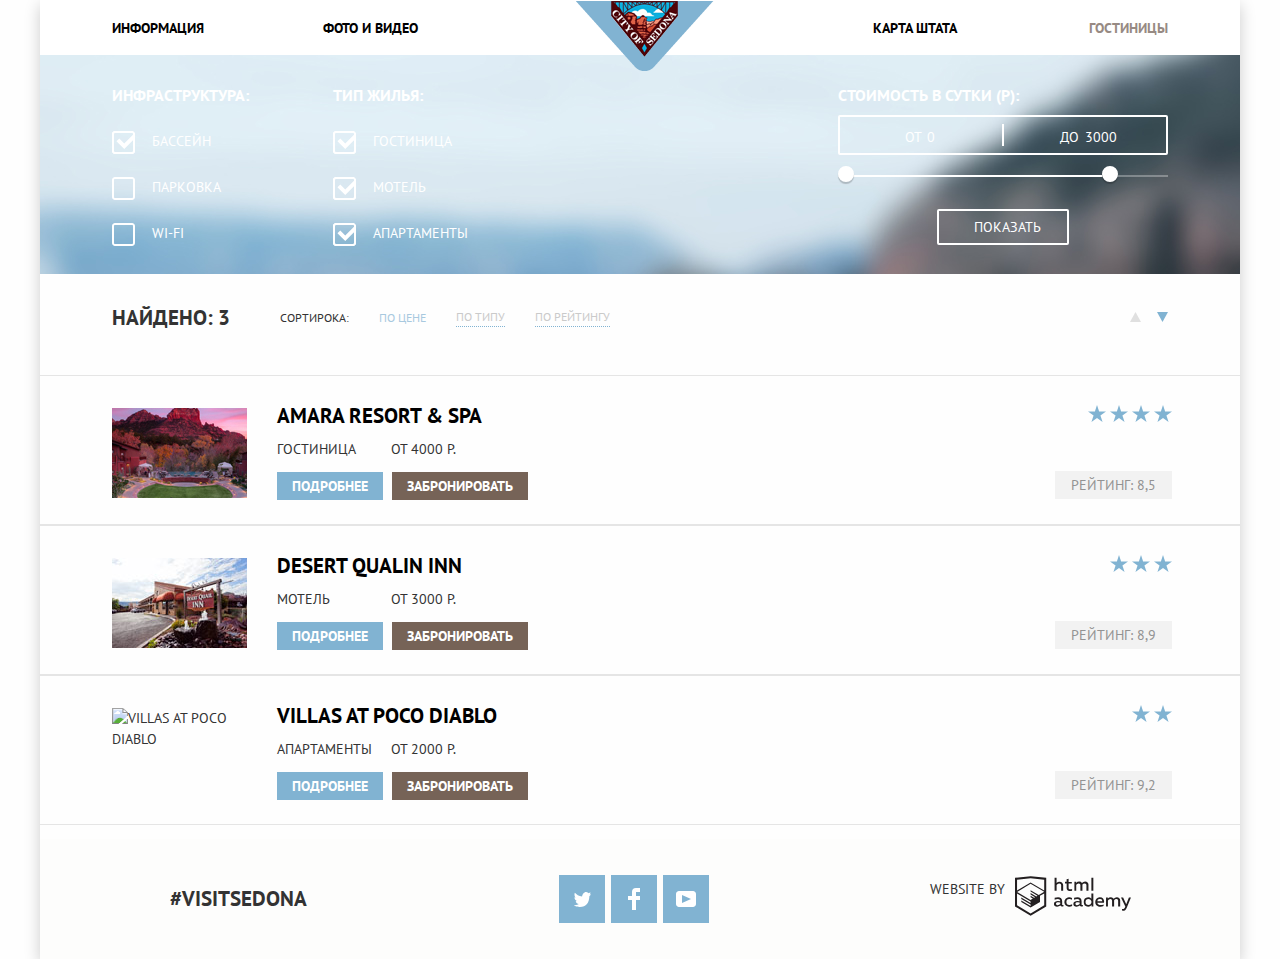
==== hostels.html @ 6af57222 "Оформление мелких деталей" ====
<!DOCTYPE html>
<html lang="ru">
<head>
	<meta charset="UTF-8">
	<title>Гостиницы</title>
	<link href="https://fonts.googleapis.com/css?family=PT+Sans:400,700&amp;subset=cyrillic" rel="stylesheet">
	<link href="css/normalize.css" rel="stylesheet">
	<link rel="stylesheet" href="css/main.css">
</head>
<body class="inner-page">
	<header class="head">
		<nav class="navigation">
			<div class="navigation-wrapper">
				<ul class="left">
					<li><a href="#">ИНФОРМАЦИЯ</a></li>
					<li><a href="#">ФОТО И ВИДЕО</a></li>
				</ul>
				<ul class="right">
					<li><a href="#">КАРТА ШТАТА</a></li>
					<li><a class="current-page" href="#">ГОСТИНИЦЫ</a></li>
				</ul>
			</div>
			<a class="logo-header" href="#">
				<img src="img/logo.png" alt="Логотип Седоны" width="138px" height="70px">
			</a>	
		</nav>
	</header>
	<main> 
		<section class="filter">
			<h2 class="visually-hidden">Фильтр товаров</h2>
			<form class="filter-form" method="get" action="https://echo.htmlacademy.ru">	
				<fieldset>
					<legend>Инфраструктура:</legend>
					<ul>
						<li class="filter-option">
							<input class="visually-hidden filter-input-checkbox" type="checkbox" name="pool" id="pool-filter" checked>
							<label for="pool-filter">Бассейн</label>
						</li>
						<li class="filter-option">
							<input class="visually-hidden filter-input-checkbox" type="checkbox" name="parking" id="parking-filter">
							<label for="parking-filter">Парковка</label>
						</li>
						<li class="filter-option">
							<input class="visually-hidden filter-input-checkbox" type="checkbox" name="WI-FI" id="WI-FI-filter">
							<label for="WI-FI-filter">WI-FI</label>
						</li>	
					</ul>
				</fieldset>
				<fieldset>
					<legend>Тип жилья:</legend>
					<ul>
						<li class="filter-option">
							<input class="visually-hidden filter-input-checkbox" type="checkbox" name="hotel" id="hotel-filter" checked>
							<label for="hotel-filter">Гостиница</label>
						</li>
						<li class="filter-option">
							<input class="visually-hidden filter-input-checkbox" type="checkbox" name="motel" id="motel-filter" checked>
							<label for="motel-filter">Мотель</label>
						</li>
						<li class="filter-option">
							<input class="visually-hidden filter-input-checkbox" type="checkbox" name="apartment" id="Apartment-filter" checked>
							<label for="Apartment-filter">Апартаменты</label>
						</li>	
					</ul>
				</fieldset>
				<div class="filter-range">
      				<div class="filter-range-title">Стоимость в сутки (р):</div>
      				<div class="price-controls">
        				<label class="min-price">от <input type="text" name="min-price" value="0"></label>
        				<label class="max-price">до <input type="text" name="max-price" value="3000"></label>
      				</div>
      				<div class="range-controls">
        				<div class="scale">
          					<div class="bar"></div>
        				</div>
        				<div class="range-toggle range-toggle-min"></div>
        				<div class="range-toggle range-toggle-max"></div>
      				</div>
      				<button class="button btn-transparent" type="submit">Показать</button> 
    			</div>
			</form>
		</section>
		<section class="hostels">
			<div class="filter-title">
				<span class="count-find">Найдено: 3</span>
				<span class="hostels-sort">сортирока: </span>
				<a href="#" class="hostels-by-price filter-active">по цене</a>
				<a href="#" class="hostels-by-type">по типу</a>
				<a href="#" class="hostels-by-rating">по рейтингу</a>
				<div class="sort-icons">
					<a href="#" class="sort-ascending"><span class="visually-hidden">по возрастанию</span><svg xmlns="http://www.w3.org/2000/svg" width="11" height="10" viewBox="0 0 11 10"><path fill="#E0E0E0" d="M5.5 0L0 10h11z"/></svg></a>
					<a href="#" class="sort-by-decreasing active"><span class="visually-hidden">по убыванию</span><svg xmlns="http://www.w3.org/2000/svg" width="11" height="10" viewBox="0 0 11 10"><path fill="#E0E0E0" d="M5.5 10L0 0h11"/></svg></a>
				</div>
			</div>
			<ul class="hostels-list">
				<li class="hostels-item">
					<img src="img/hotel_1.jpg" alt="amara resort" width="135px" height="90px">
					<div class="item-container">
						<h3><a class="hotel-name" href="#">amara resort & spa</a></h3>
						<div class="hotel-type-container">
							<span>гостиница	</span>
							<span>от 4000 р.</span>
						</div>
						<div class="button-container">
							<a href="#" class="inner-button info-btn submit-btn">подробнее</a>
							<a href="#" class="inner-button booking-btn find-hotels-btn">забронировать</a>
						</div>
					</div>
					<div class="rating-container">
						<p class="stars">
							<img src="img/star.svg" alt="star" width="18px" height="17px">
							<img src="img/star.svg" alt="star" width="18px" height="17px">
							<img src="img/star.svg" alt="star" width="18px" height="17px">
							<img src="img/star.svg" alt="star" width="18px" height="17px">
						</p>
						<span> Рейтинг: 8,5</span>
					</div>
				</li>
				<li class="hostels-item">
					<img src="img/hotel_2.jpg" alt="desert qualin" width="135px" height="90px">
					<div class="item-container">
						<h3><a class="hotel-name" href="#">desert qualin inn</a></h3>
						<div class="hotel-type-container">
							<span>мотель	</span>
							<span>от 3000 р.</span>
						</div>
						<div class="button-container">
							<a href="#" class="inner-button info-btn submit-btn">подробнее</a>
							<a href="#" class="inner-button booking-btn find-hotels-btn">забронировать</a>
						</div>
					</div>
					<div class="rating-container">
						<p class="stars">
							<img src="img/star.svg" alt="star" width="18px" height="17px">
							<img src="img/star.svg" alt="star" width="18px" height="17px">
							<img src="img/star.svg" alt="star" width="18px" height="17px">
						</p>
						<span> Рейтинг: 8,9</span>
					</div>
				</li>
				<li class="hostels-item">
					<img src="img/hotel_3.jpg" alt="villas at poco diablo" width="135px" height="90px">
					<div class="item-container">
						<h3><a class="hotel-name" href="#">villas at poco diablo</a></h3>
						<div class="hotel-type-container">
							<span>Апартаменты	</span>
							<span>от 2000 р.</span>
						</div>
						<div class="button-container">
							<a href="#" class="inner-button info-btn submit-btn">подробнее</a>
							<a href="#" class="inner-button booking-btn find-hotels-btn">забронировать</a>
						</div>
					</div>
					<div class="rating-container">
						<p class="stars">
							<img src="img/star.svg" alt="star" width="18px" height="17px">
							<img src="img/star.svg" alt="star" width="18px" height="17px">
						</p>
						<span> Рейтинг: 9,2</span>
					</div>
				</li>
			</ul>
		</section>
	</main>
	<footer class="main-footer">
		<div class="visitsedona">
			<p>#VISITSEDONA</p>
		</div>
		<div class="social">
			<ul>
				<li><a class="social-btn" href="#"> <img src="img/twitter.svg" alt="twitter"> </a></li>
				<li><a class="social-btn" href="#"><img src="img/fb-icon.svg" alt="facebook"></a></li>
				<li><a class="social-btn" href="#"><img src="img/youtube.svg" alt="youtube"></a></li>
			</ul>
		</div>
		<div class="authors">
			<b>website by</b><a class="htmlacademy-logo" href="#"><img src="img/logo-htmlacademy.svg" alt="HTML ACADEMY" width="116px" height="40px"></a>
		</div>
	</footer>	
</body>
</html>
---- css/main.css ----
body {
	margin: 0 auto ;
    padding: 0;
    font-family: "PT Sans", Arial, sans-serif;
    font-size: 14px;
    line-height: 21px;
    text-transform: uppercase; 
    color: #333;
    background-color: #f2f2f2;
    box-shadow: 0 5px 15px rgba(0,1,1,0.2);
    max-width: 1200px;   
}

html {
	box-sizing: border-box; 
}

*, 
*::before,
 *::after { 
 	box-sizing: inherit; 
 }

.inner-page {
	
	background-color: #fefefe;
	background-image: url("../img/hotel_background.jpg");
	background-repeat: no-repeat;
	background-position: top center;

 }

a {
	text-decoration: none;
}

.navigation {
	line-height: 26px;
	font-weight: 700;
	color: #000;
	background-color: #ffffff;
}

.left,
.right {
	list-style: none;
}

.left a,
.right a {
	color: #000;
}

.left a:hover,
.left a:focus,
.right a:hover,
.right a:focus {
	color: #81b3d2;
}

.left a:active,
.right a:active {
	color: #cacaca;
}

.main {
	text-align: center;
	background-color: #fff;
}

.intro {
	line-height: 26px;
}

.intro h1{
	font-size: 21px;
}

.city,
.bridge {
	color: #fff;
	background-color: #81b3d2;
}

.city h3,
.bridge h3,
.last-reasons h3,
.advantages h3 {
	font-size: 21px;
	line-height: 21px;
	font-weight: 700;
}
.main b {
	font-weight: 400;
}

.last-reasons {
	background-color: #eeeeee; 
}

.text-field .question  {
	font-size: 30px;
	line-height: 36px;
	font-weight: 700;
	margin-top: 56px;
}
.text-form {
	line-height: 24px;
	margin-bottom: 53px;
}

.button {
	font-size: 24px;
    line-height: 26px;
    font-weight: 700;
    text-align: center;
    text-transform: uppercase;
    border: none;
    color: #fff;

}

.find-hotels label{
	color: #000;
	font-weight: 700;
	line-height: 26px;
}

.find-hotels-btn {
	background-color: #766357;
	width: 567px;
	height: 85px;
	padding: 0;
}

.find-hotels-btn:hover {
	background-color: #604e43;
}

.find-hotels-btn:active {
	color: #827872;
	background-color: #503e33;
}

.submit-btn {
	background-color: #81b3d2;
}

.submit-btn:hover {
	background-color: #669ec0;
}

.submit-btn:active {
	color: #68a0c3;
	background-color: #5496bd;
}

.find-hotels input {
	font: inherit;
	border: none;
	background-color: #f2f2f2;
	line-height: 26px;
	font-weight: 700;
}

.find-hotels input:hover {
	background-color: #ebebeb;
}

.find-hotels input:focus {
	background-color: #ffffff;
	border: solid 3px #eee;
}



/* ----- Hotels -----*/

.inner-page .current-page {
	color: #978a83;
}

.filter {
	color:#fff;
}

.filter legend {
	font-size: 16px;
	font-weight: 700;
}

.filter fieldset {
	border: none;
}

.filter ul {
	list-style: none;
}

.filter input:disabled + label {
	color: #6a6a6a;
}

.hostels {
	background: #fefefe
}

.filter-price {
	font-size: 16px;
	font-weight: 700;
}

.count-find {
	font-weight: 700;
	font-size: 21px;
	line-height: 26px;
}

.btn-transparent {
	font-size: 14px;
	line-height: 21px;
	font-weight: 400;
	border: 3px solid #fff;
	border-radius: 5%;
	background-color: transparent;
	width: 132px;
	min-height: 32px;
}

.btn-transparent:hover {
	background-color: #fff;
	color: #000;
}

.hostels-sort,
.hostels-by-price,
.hostels-by-type,
.hostels-by-rating,
.sort-ascending,
.sort-by-decreasing {
	font-size: 12px;
	line-height: 18px;
}
 
.hostels-by-price,
.hostels-by-type,
.hostels-by-rating {
	color: #cacaca;
	border-bottom: dotted 1px #81b3d2;
}

.hostels-by-price:hover,
.hostels-by-type:hover,
.hostels-by-rating:hover {
	color: #a8c9df;
	border-bottom: dotted 1px #81b3d2;
}

.hostels-by-price:active,
.hostels-by-type:active,
.hostels-by-rating:active {
	border: none;
	color: #000;
}

.filter-active {
	color: #a8c9df;
	border: none;
}

.hostels ul {
	list-style: none;
}

.hotel-name {
	font-weight: 700;
	font-size: 21px;
	line-height: 26px;
	color: #000;
}

.hotel-name:hover {
	color: #81b3d2;
}

.hotel-name:active {
	color: #cacaca;
}

.inner-button {
	font-weight: 700;
	color: #fff;
	padding: 5px 15px;
	margin-right: 5px;
}


.main-footer {
	background-color: rgba(252,252,251,0.7);
}

.main-footer p {
	font-weight: 700;
	font-size: 21px;
	line-height: 26px;
}

.main-footer b {
	font-weight: 400;
	line-height: 26px;
}

.main-footer a:hover {
	color: #cacaca;
}

.social ul{
	list-style: none;
}


.social a:hover {
	background-color: #669ec0;
}

.social a:active {
	background-color: #5496bd;
}

.htmlacademy-logo:hover img{
	color: #fff;
}


.visualy-hidden {
	display: none;
}

/* ----- Стили сеток ----- */

html,
body {
	min-width: 768px;
}


.head {
	min-height: 55px;
}

.navigation {
	height: 55px;
	display: flex;
	align-items: center;
}

.navigation-wrapper {
	width: 100%;
	display: flex;
	align-items: center;
	padding: 0 6%;
	justify-content: space-between;
}

.left,
.right {
	padding: 0;
	margin: 0;
	min-height: 55px;
	display: flex;
	width: 40%;
	align-items: center;
	text-align: left;
}
/* ---- изменения -----*/
.left li,
.right li {
	width: 50%;
}

.city-container p,
.bridge-container p {
	margin-bottom: 0;
}
/*----- конец -----*/
.right {
	text-align: right;
}

.logo-header {
	position: absolute;
	left: 45%;
	top: 1px;
}

.intro {
	min-height: 725px;
	display: flex;
	flex-direction: column;
	align-items: center;
}

.intro::before {
	content: "";
	width: 100%;
	height: 510px;
	background: url("../img/background-intro.jpg") no-repeat center center;
	
}

.intro h1 {
	margin-top: 0;
	margin-bottom: 35px;
}

.city-container {
	display: flex;
	width: 100%;
}

.city {
	flex-basis: 33%;
	padding: 35px 55px 55px;
}

.city-container::after {
	content: "";
	width: 100%;
	flex-basis: 67%;
	background-image: url("../img/city.jpg");
	background-repeat: no-repeat;
	background-position: center center;
}

.advantages {
	display: flex;
	justify-content: space-between;
}
.advantages div {
	flex-basis: 33%;
	padding-top: 135px;
	padding-bottom: 85px;
}

.advantages div:nth-of-type(1)::before {
	background-image: url("../img/icon-1.svg");
}

.advantages div:nth-of-type(2)::before {
	background-image: url("../img/icon-2.svg");
}

.advantages div:nth-of-type(3)::before {
	background-image: url("../img/icon-3.svg");
}

.advantages div::before {
	content: '';
	position: absolute;
	width: 76px;
	height: 76px;
	margin-left: -38px;
	bottom: -290px;
	background-repeat: no-repeat;
	background-position: center center;
}

.advantages h3 {
	margin-top: 25px;
}

.advantages p {
	margin-top: 25px; 
}

.bridge-container {
	display: flex;
}

.bridge {
	flex-basis: 33%;
	padding: 35px 55px 55px;
}

.bridge-container::before {
	content: "";
	width: 100%;
	flex-basis: 67%;
	background-image: url("../img/bridge.jpg");
	background-repeat: no-repeat;
	background-position: center center;
}

.last-reasons {
	display: flex;
	justify-content: space-between;
}

.last-reasons div {
	padding: 48px 95px 63px 95px;
}

.last-reasons h3 {
	margin-top: 0;
	margin-bottom: 26px;
}

.last-reasons b {
	margin-bottom: 26px;
}

.last-reasons p {
	margin-bottom: 0;
}

.text-field {
	display: flex;
	flex-direction: column;
	align-items: center;
}

.text-form {
	margin-top: 35px;
	width: 440px;

}

.hotel-form {
	width: 568px;
}

.visually-hidden:not(:focus):not(:active),
input[type="checkbox"].visually-hidden,
input[type="radio"].visually-hidden {
  position: absolute;

  width: 1px;
  height: 1px;
  margin: -1px;
  border: 0;
  padding: 0;

  white-space: nowrap;

  clip-path: inset(100%);
  clip: rect(0 0 0 0);
  overflow: hidden;
}


.main-footer {
	display: flex;
	align-items: center;
	min-height: 120px;
}


.main-footer div {
	flex-basis: 33%;
	text-align: center;
	vertical-align: middle;
	justify-content: center;
}

.social ul {
	display: flex;
	justify-content: center;
	width: 150px;
	margin: 0 auto;
	padding-left: 0;
	flex-wrap: wrap;
  	justify-content: space-between;
}

.social-btn {
	display: flex;
	align-items: center;
	justify-content: center;
	width: 46px;
	height: 48px;
	background-color: #81b3d2;
}

.authors  b{
	vertical-align: top;
	margin-right: 10px;
}

.social-btn:active path {
	fill: #88b6d1;
}

.authors a:hover path,
.authors a:focus path {
	fill: #81b3d2;
}

.authors a:active path {
	fill: #bdbbbc;
}


/* ----- Сетка отелей ----- */

.filter {
	padding: 0 6%;
	display: flex;
	width: 100%;

} 

.filter-form {
	display: flex;
	margin-top: 30px;
	width: 100%;
}

.filter-form fieldset {
	margin: 0;
	padding: 0;
	margin-right: 8%;
}


.filter-form ul {
	margin: 0;
	padding: 0;
	margin-bottom: 30px;
}

.filter-option {
	margin-top: 25px;
	padding-left: 40px;
}

.filter-option label {
    position: relative;

    display: block;

    cursor: pointer;
    user-select: none;
}

.filter-input-checkbox + label::before {
    content: "";
    position: absolute;
    background: url("../img/checkbox-off.svg");
    left: -40px;
    top: 0;
    width: 23px;
    height: 23px; 
}

.filter-input-checkbox:checked + label::after {
    content: "";
	background: url("../img/checkbox-on.svg");
    position: absolute;
    width: 23px;
    height: 23px;
    left: -40px;
    top: 0;
}


.filter-range {
 	width: 330px;
  	color: #ffffff;
 	text-transform: uppercase;
 	margin: 0 auto;
 	margin-right: 0;
}

.filter-range-title {
 	margin-bottom: 9px;

 	font-weight: 600;
 	font-size: 16px;
 	line-height: 21px;
}

.price-controls {
	position: relative;
 	height: 40px;
 	margin-bottom: 20px;
 	font-size: 0;
 	border: 2px solid #ffffff;
 	border-radius: 2px;

}

.price-controls::after {
  content: "";
  position: absolute;
  top: 50%;
  left: 50%;

  width: 2px;
  height: 22px;

  background: #ffffff;
  transform: translate(-50%, -50%);
}

.price-controls label {
 	display: inline-block;

 	font-size: 14px;
 	line-height: 38px;
 	vertical-align: top;

	cursor: pointer;
}

.price-controls .min-price,
.price-controls .max-price {
 	width: 155px;
 	padding-left: 65px;
}

.price-controls input {
 	width: 50px;
 	margin: 0;

 	color: inherit;
	font: inherit;

    background: none;
    border: none;
}

.range-controls {
  position: relative;

  margin-bottom: 32px;
}

.range-controls .scale {
  height: 2px;

  background: rgba(255, 255, 255, 0.3);
}

.range-controls .bar {
  width: 80%;
  height: 2px;

  background: #ffffff;
}

.range-toggle {
  position: absolute;
  top: -9px;

  width: 4px;
  height: 4px;

  background: #ababab;
  border: 8px solid #ffffff;
  border-radius: 50%;
  box-shadow: 0 2px 1px 0 rgba(0, 1, 1, 0.2);
  cursor: pointer;
}

.range-toggle:hover {
  background: #1c4f80;
}

.range-toggle-min {
  left: 0;
}

.range-toggle-max {
  left: 80%;
}

.btn-transparent {
  display: block;
  margin: 0 auto;
  padding: 6px 35px;

  font-size: 14px;
  line-height: 20px;
  color: #ffffff;
  text-transform: uppercase;

  background: transparent;
  border: 2px solid #ffffff;
  border-radius: 2px;
  cursor: pointer;
}

.btn-transparent:hover {
  color: #000000;

  background: #ffffff;
}


















.hostels {
	display: flex;
	flex-direction: column;
}

.filter-title {
	display: flex;
	padding: 0 6%;
	align-items: center;
	height: 87px;
}

.filter-title a {	
	margin-left: 30px;
}

.count-find {
	margin-right: 50px;
}

.sort-icons {
	margin: 0 auto;
	margin-right: 0;
}

.sort-icons a {
	margin-left: 12px;
}

.sort-by-decreasing:hover path,
.sort-by-decreasing:focus path,
.sort-ascending:hover path,
.sort-ascending:focus path {
	fill: #231F20;
}

.active path,
.sort-by-decreasing:active path,
.sort-ascending:active path {
	fill: #81b3d2;
}

.hostels-list {
	padding-left: 0; 
}

.hostels-list img {
	margin-right: 30px;
}

.hostels-item {
	display: flex;
	height: 150px;
	padding-top: 32px;
	padding-left: 6%; 
	padding-bottom: 30px;
	border-bottom: 1px solid #e5e5e5;
	border-top: 1px solid #e5e5e5;
	border-collapse: collapse;
}

.item-container {
	min-width: 260px;
	min-height: 95px;
	flex-direction: row;
}

.item-container h3 {
	margin: 0;
	margin-bottom: 10px;
	margin-top: -5px;
}

.hotel-type-container {
	display: flex;
	margin-bottom: 16px;
}


.hotel-type-container span:first-child {
	min-width: 114px;
}

.rating-container {
	margin: 0 auto;
	margin-right: 6%;
}

.rating-container p {
	margin-bottom: 47px;
	margin-top: -3px;
	text-align: right;
}

.stars img {
	margin-left: 0;
	margin-right: 0; 
}

.rating-container span {
	padding: 5px 16px;
	color: #939393;
	background-color: #f2f2f2;
}
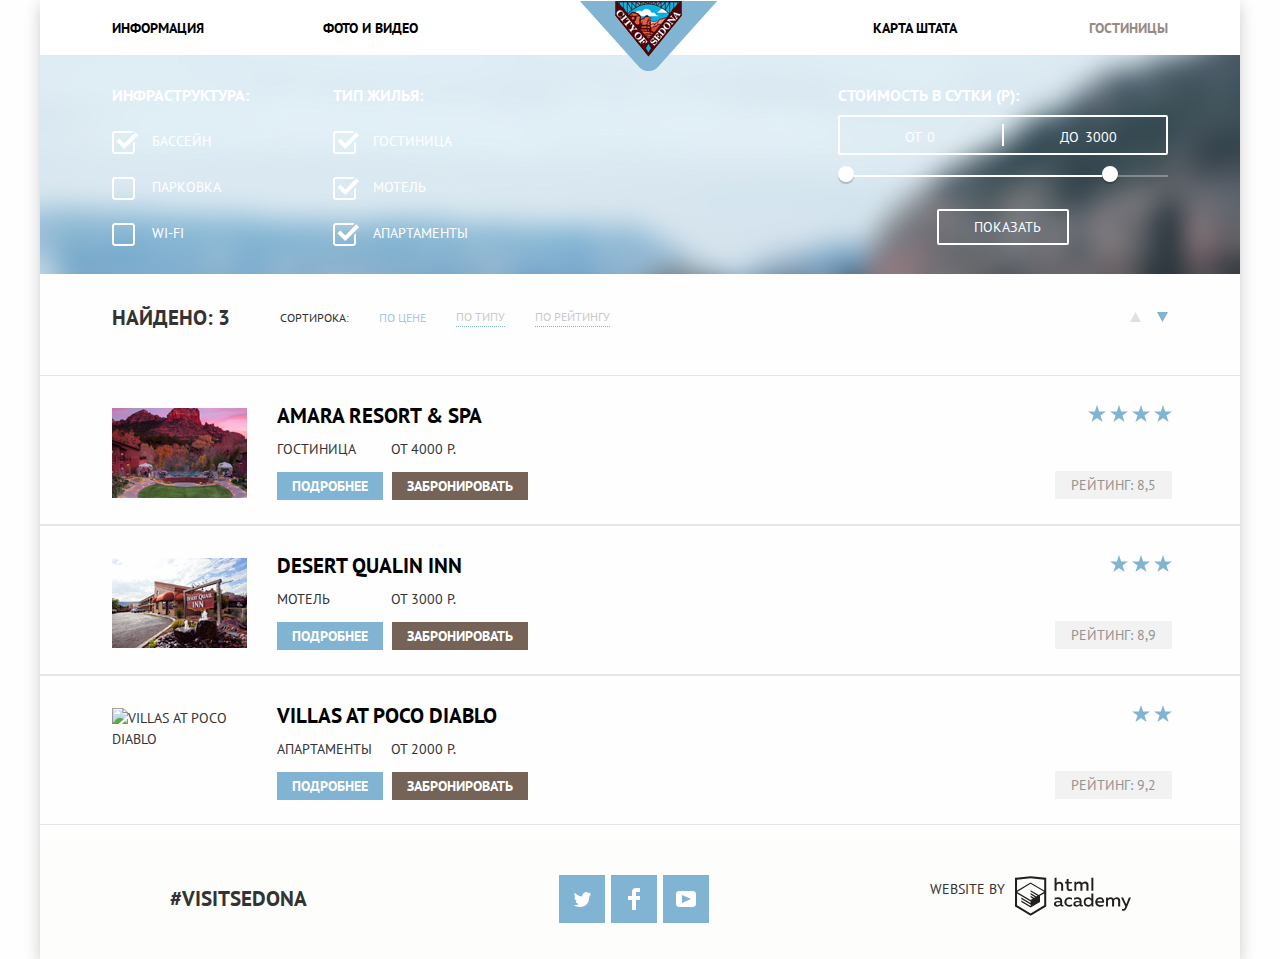
==== commit db91a7f3: "Добавление форм" ====
--- a/hostels.html
+++ b/hostels.html
@@ -168,13 +168,16 @@
 		</div>
 		<div class="social">
 			<ul>
-				<li><a class="social-btn" href="#"> <img src="img/twitter.svg" alt="twitter"> </a></li>
-				<li><a class="social-btn" href="#"><img src="img/fb-icon.svg" alt="facebook"></a></li>
-				<li><a class="social-btn" href="#"><img src="img/youtube.svg" alt="youtube"></a></li>
+				<li><a class="social-btn" href="#"> <svg xmlns="http://www.w3.org/2000/svg" xmlns:xlink="http://www.w3.org/1999/xlink" width="17" height="15" viewBox="0 0 17 15"><path fill="#FFF" d="M10.95.144c1.685-.496 2.984.27 3.577 1.179.673-.231 1.331-.481 2.011-.708a2.345 2.345 0 0 1-.857 1.768c.685.17 1.304-.491 1.304-.491-.169 1-1.006 1.788-1.563 2.024-.231 6.75-3.175 11.217-10.077 11.082h-.446c-.41 0-4.164-.46-4.898-1.887 2.271.196 3.893-.422 4.693-1.177-.96-.3-2.679-.477-2.979-2.95.349.106.564.228 1.19.119C1.705 8.247.374 7.53.448 5.33c.285.328 1.067.536 1.34.472C1.085 5.561-.182 2.442.894.85c1.818 1.854 3.735 3.606 7.152 3.773C8.254 2.33 9.183.793 10.95.144z"/></svg>
+				 </a></li>
+				<li><a class="social-btn" href="#"><svg xmlns="http://www.w3.org/2000/svg" width="12" height="22" viewBox="0 0 12 22"><path fill="#FFF" d="M12 4V0H8a4 4 0 0 0-4 4v4H0v4h4v10h4V12h4V8H8V4h4z"/></svg></a></li>
+				<li><a class="social-btn" href="#"><svg xmlns="http://www.w3.org/2000/svg" xmlns:xlink="http://www.w3.org/1999/xlink" width="20" height="16" viewBox="0 0 20 16"><path fill="#FFF" d="M17 0H3C1.35 0 0 1.35 0 3v10c0 1.65 1.35 3 3 3h14c1.65 0 3-1.35 3-3V3c0-1.65-1.35-3-3-3zM6.027 11.998V4.002L15.014 8l-8.987 3.998z"/></svg>
+				</a></li>
 			</ul>
 		</div>
 		<div class="authors">
-			<b>website by</b><a class="htmlacademy-logo" href="#"><img src="img/logo-htmlacademy.svg" alt="HTML ACADEMY" width="116px" height="40px"></a>
+			<b>website by</b><a class="htmlacademy-logo" href="#"><svg id="Layer_1" data-name="Layer 1" xmlns="http://www.w3.org/2000/svg" viewBox="0 0 108.08 36.85" width="116" height="40"><title>logo-htmlacademy-small1</title><path d="M44.61,26.88a2,2,0,0,0,.55-0.1v1.33a3.25,3.25,0,0,1-1.18.21,1.67,1.67,0,0,1-1.67-1,4.84,4.84,0,0,1-3.14,1.08c-1.51,0-2.91-.83-2.91-2.55,0-2.13,2-2.79,3.71-2.79a11.08,11.08,0,0,1,2.17.25v-0.3c0-1-.76-1.77-2.19-1.77a7.42,7.42,0,0,0-3,.64v-1.7a10.21,10.21,0,0,1,3.19-.55c2.36,0,3.81,1.12,3.81,3.65v3a0.54,0.54,0,0,0,.49.59h0.17Zm-6.44-1.13A1.35,1.35,0,0,0,39.63,27h0.11a3.39,3.39,0,0,0,2.41-1V24.58a9.72,9.72,0,0,0-1.81-.21c-1,0-2.16.33-2.16,1.38h0Zm12.36-6.11a5,5,0,0,1,2.57.64V22a4.08,4.08,0,0,0-2.3-.7,2.75,2.75,0,1,0,0,5.49,5,5,0,0,0,2.43-.64v1.71a6.27,6.27,0,0,1-2.76.57A4.21,4.21,0,0,1,46,24.51q0-.21,0-0.41a4.32,4.32,0,0,1,4.18-4.46h0.38Zm12.17,7.24a2,2,0,0,0,.55-0.1v1.33a3.25,3.25,0,0,1-1.18.21,1.67,1.67,0,0,1-1.67-1,4.84,4.84,0,0,1-3.14,1.08c-1.51,0-2.91-.83-2.91-2.55,0-2.13,2-2.79,3.71-2.79a11.08,11.08,0,0,1,2.17.25v-0.3c0-1-.76-1.77-2.19-1.77a7.42,7.42,0,0,0-3,.64v-1.7a10.21,10.21,0,0,1,3.19-.55c2.36,0,3.81,1.12,3.81,3.65v3a0.54,0.54,0,0,0,.49.59h0.17Zm-6.44-1.13A1.35,1.35,0,0,0,57.73,27h0.11a3.39,3.39,0,0,0,2.41-1V24.58a9.72,9.72,0,0,0-1.81-.21c-1.06,0-2.16.33-2.16,1.38h0ZM73,16V28.2H71.35V26.88a3.88,3.88,0,0,1-3.19,1.54,4.4,4.4,0,0,1,0-8.78,3.81,3.81,0,0,1,3,1.3V16H73Zm-4.53,5.22a2.76,2.76,0,1,0,0,5.52A2.86,2.86,0,0,0,71.15,25V23A2.91,2.91,0,0,0,68.49,21.27ZM79,19.64c3.31,0,4.46,2.68,3.92,5.09H76.7c0.21,1.5,1.67,2.11,3.19,2.11a6.11,6.11,0,0,0,2.64-.59v1.6a7.14,7.14,0,0,1-3,.57C77,28.42,74.78,27,74.78,24a4.18,4.18,0,0,1,4-4.39H79Zm0.09,1.54a2.28,2.28,0,0,0-2.44,2.1v0.06H81.3A2,2,0,0,0,79.13,21.18Zm5.73,7V19.87h1.65v1a3.81,3.81,0,0,1,2.78-1.27A2.86,2.86,0,0,1,91.89,21a4.12,4.12,0,0,1,2.91-1.33A3.06,3.06,0,0,1,98,23V28.2h-1.9V23.05a1.59,1.59,0,0,0-1.42-1.75H94.42a2.8,2.8,0,0,0-2.07,1.12V28.2h-1.9V23.05A1.59,1.59,0,0,0,89,21.31H88.8a3,3,0,0,0-2.21,1.29v5.63H84.86Zm21.31-8.33h1.9l-3.91,9.46c-0.9,2.17-2.09,2.86-3.35,2.86a4.76,4.76,0,0,1-1.1-.14V30.46a2.86,2.86,0,0,0,.85.12c0.9,0,1.58-.64,2.07-1.9l0.17-.42-4-8.4h2l2.86,6.29ZM38.73,1.46V6.22a3.81,3.81,0,0,1,2.7-1.14,3.25,3.25,0,0,1,3.44,3.4v5.15H43V8.72a1.81,1.81,0,0,0-1.61-2h-0.3a2.93,2.93,0,0,0-2.32,1.39v5.52h-1.9V1.46h1.9ZM49.94,2.31v3h3V6.91h-3v3.81c0,1.1.5,1.46,1.58,1.46a4.49,4.49,0,0,0,1.69-.33v1.6A6.8,6.8,0,0,1,51,13.8a2.55,2.55,0,0,1-2.86-2.74V6.89H46.58V5.26h1.5V2.74Zm5.4,11.31V5.28H57v1A3.81,3.81,0,0,1,59.77,5a2.86,2.86,0,0,1,2.6,1.33A4.12,4.12,0,0,1,65.28,5,3.06,3.06,0,0,1,68.44,8.4v5.21h-1.9V8.46a1.59,1.59,0,0,0-1.42-1.75H64.89a2.8,2.8,0,0,0-2.07,1.12v5.78h-1.9V8.46A1.59,1.59,0,0,0,59.5,6.71H59.27A3,3,0,0,0,57.06,8v5.63H55.34ZM71.17,1.45H73V13.6H71.17V1.45ZM14.71,0H14.55L0,1.54V28.21l14.55,8.66,14.55-8.66V1.54Zm12.5,27.1L14.55,34.64,1.9,27.12V16.18l12.59,7.5V25L5.86,19.9v1.31l8.68,5.21v1.39L5.87,22.65V24l8.68,5.21,8.75-5.24V18.31L27.2,16V27.12Zm0-12.53-3.48,2-1.6,1L14.51,13v1.31L21,18.23H21l-0.14.09-1,.54-5.37-3.2V17l4.24,2.52-1,.67-3.2-1.9v1.31l2.1,1.24L14.5,22.1,2,14.65,14.51,7.11Zm0-1.32L14.49,5.76,1.91,13.25v-10L14.56,1.92,27.21,3.25v10h0Z" transform="translate(0 -0.02)" fill="#231f20"/></svg>
+		</a>
 		</div>
 	</footer>	
 </body>
--- a/css/main.css
+++ b/css/main.css
@@ -9,6 +9,7 @@
     background-color: #f2f2f2;
     box-shadow: 0 5px 15px rgba(0,1,1,0.2);
     max-width: 1200px;   
+    position: relative;
 }
 
 html {
@@ -344,6 +345,7 @@
 }
 
 
+
 .head {
 	min-height: 55px;
 }
@@ -404,12 +406,13 @@
 	content: "";
 	width: 100%;
 	height: 510px;
-	background: url("../img/background-intro.jpg") no-repeat center center;
-	
+	background-image: url("../img/nice-text.png"), url("../img/shape-header.png"), url("../img/background.jpg");
+	background-repeat: no-repeat, no-repeat, no-repeat;
+	background-position:center center, bottom 0px center, top -80px center;
 }
 
 .intro h1 {
-	margin-top: 0;
+	margin-top: 60px;
 	margin-bottom: 35px;
 }
 
@@ -440,6 +443,7 @@
 	flex-basis: 33%;
 	padding-top: 135px;
 	padding-bottom: 85px;
+	position: relative;
 }
 
 .advantages div:nth-of-type(1)::before {
@@ -460,7 +464,7 @@
 	width: 76px;
 	height: 76px;
 	margin-left: -38px;
-	bottom: -290px;
+	top: 60px;
 	background-repeat: no-repeat;
 	background-position: center center;
 }
@@ -652,11 +656,12 @@
     height: 23px; 
 }
 
-.filter-input-checkbox:checked + label::after {
+.filter-input-checkbox:checked + label::before {
     content: "";
 	background: url("../img/checkbox-on.svg");
+	z-index: 1;
     position: absolute;
-    width: 23px;
+    width: 27px;
     height: 23px;
     left: -40px;
     top: 0;
@@ -916,4 +921,180 @@
 	padding: 5px 16px;
 	color: #939393;
 	background-color: #f2f2f2;
+}
+
+
+
+
+
+
+
+/* ----- Форма ----- */
+
+.map {
+	height: 595px;
+	background-color: red;
+	background: url("../img/map.jpg") no-repeat center center;
+}
+
+.hotel-form {
+	position: relative;
+}
+
+.find-hotels {
+	width: 100%;
+	position: absolute;
+	background-color: #fff;
+	padding: 55px 56px;
+}
+
+.find-hotels p {
+	margin: 0;
+	margin-bottom: 30px; 
+}
+
+.date-in,
+.date-out {
+	display: flex;
+	justify-content: center;
+	text-align: left;
+	align-items: center;
+}
+
+.find-hotels input {
+	padding-left: 13px;
+	padding-top: 10px;
+	padding-bottom: 10px;
+	margin-right: 0;
+	width: 345px;
+}
+
+.find-hotels label {
+	width: 113px;
+	cursor: pointer;
+}
+
+
+.find-hotels .count,
+.find-hotels .find {
+	margin: 0;
+}
+
+.count {
+	display: flex;
+	width: 100%;
+}
+
+.count-child,
+.count-adults {
+	width: 50%;
+	display: flex;
+	justify-content: space-between;
+	align-items: center;
+	text-align: left;
+}
+
+.count-child {
+	text-align: center;
+}
+
+.count-wrapper {
+	display: flex;
+}
+
+
+
+.count-wrapper button {
+	position: relative;
+	width: 38px;
+	height: 38px;
+	background-color: #f2f2f2;
+}
+
+.count-wrapper .less-btn::before {
+	content: "";
+	width: 11px;
+	height: 3px;
+	position: absolute;
+	left: 13px;
+	background-color: #a9a9a9;
+}
+
+.count-wrapper .more-btn::before,
+.count-wrapper .more-btn::after {
+	content: "";
+	width: 11px;
+	height: 3px;
+	position: absolute;
+	left: 13px;
+	background-color: #a9a9a9;
+
+}
+
+.count-wrapper .more-btn::before {
+	transform: rotate(90deg);
+}
+
+
+.count-wrapper .less-btn:hover::before,
+.count-wrapper .less-btn:focus::before,
+.count-wrapper .more-btn:hover::before,
+.count-wrapper .more-btn:hover::after,
+.count-wrapper .more-btn:focus::before,
+.count-wrapper .more-btn:focus::after {
+	background-color: #000;
+}
+
+.count-wrapper .less-btn:active::before,
+.count-wrapper .more-btn:active::before,
+.count-wrapper .more-btn:active::after {
+	background-color: #81b3d2;
+}
+
+.count-wrapper input {
+	width: 40px;
+	height: 38px;
+}
+
+
+.find-btn {
+	width: 460px;
+	padding-top: 16px;
+	padding-bottom: 16px;
+	background-color: #81b3d2;
+	margin-top: 55px;
+}
+
+.find-btn:hover,
+.find-btn:focus {
+	background-color: #669ec0;
+}
+
+.find-btn:active {
+	background-color: #5496bd;
+	color: #85b0cd;
+}
+
+.main-page-footer {
+	position: absolute;
+	width: 100%;
+	bottom: 0;
+
+}
+
+
+/* ----- Тест календариков ----- */
+
+.calendar {
+	position: absolute;
+	right: 66px;
+
+}
+
+.calendar path {
+	fill: #a9a9a9;
+}
+
+.date-in input:hover + .calendar + path {
+	fill: #000;
 }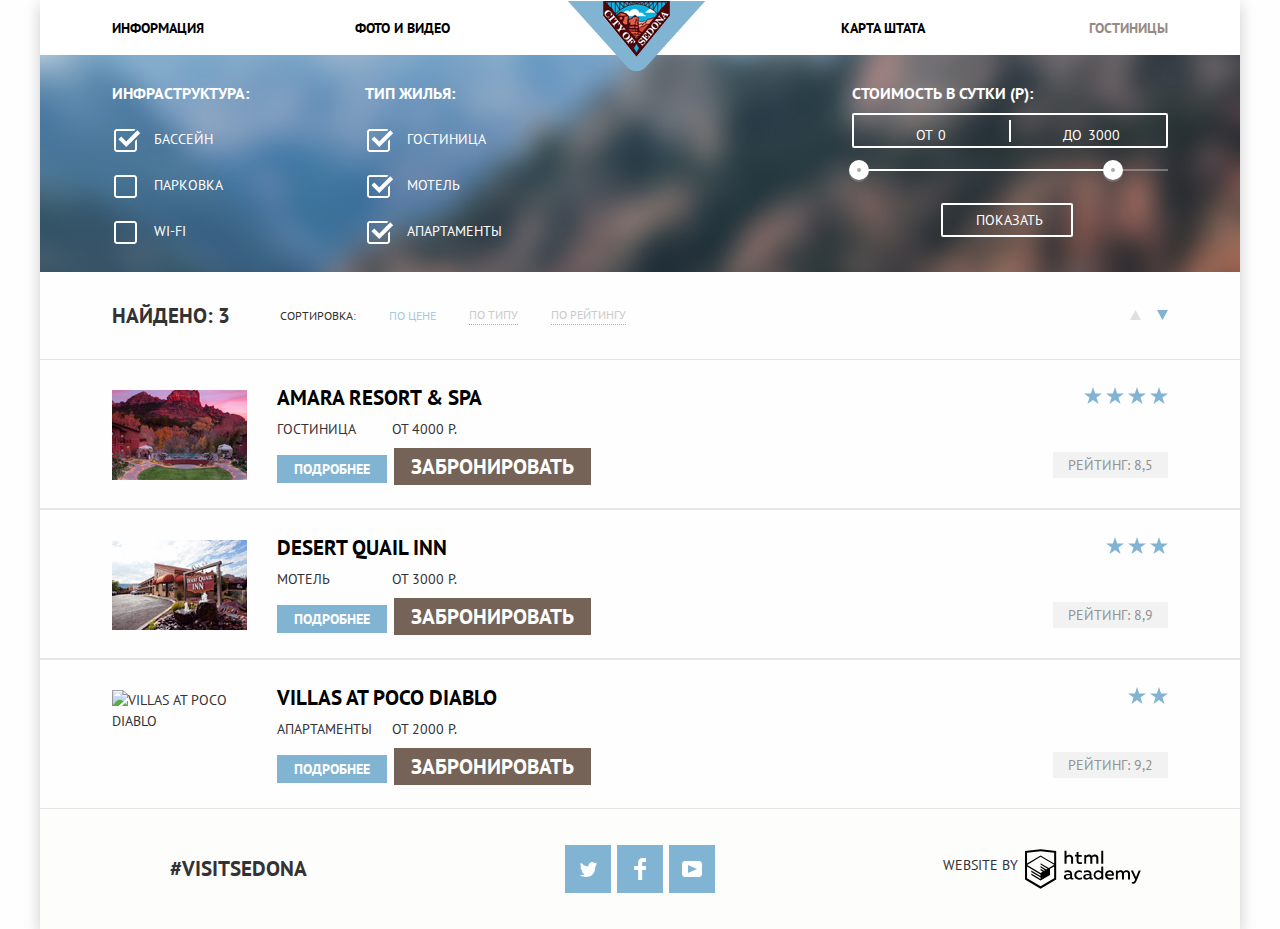
==== commit 6edfd2eb: "Добавление формы" ====
--- a/hostels.html
+++ b/hostels.html
@@ -76,14 +76,14 @@
         				<div class="range-toggle range-toggle-min"></div>
         				<div class="range-toggle range-toggle-max"></div>
       				</div>
-      				<button class="button btn-transparent" type="submit">Показать</button> 
+      				<button class="btn-transparent" type="submit">Показать</button> 
     			</div>
 			</form>
 		</section>
 		<section class="hostels">
 			<div class="filter-title">
 				<span class="count-find">Найдено: 3</span>
-				<span class="hostels-sort">сортирока: </span>
+				<span class="hostels-sort">сортировка: </span>
 				<a href="#" class="hostels-by-price filter-active">по цене</a>
 				<a href="#" class="hostels-by-type">по типу</a>
 				<a href="#" class="hostels-by-rating">по рейтингу</a>
@@ -119,7 +119,7 @@
 				<li class="hostels-item">
 					<img src="img/hotel_2.jpg" alt="desert qualin" width="135px" height="90px">
 					<div class="item-container">
-						<h3><a class="hotel-name" href="#">desert qualin inn</a></h3>
+						<h3><a class="hotel-name" href="#">desert quail inn</a></h3>
 						<div class="hotel-type-container">
 							<span>мотель	</span>
 							<span>от 3000 р.</span>
@@ -168,17 +168,43 @@
 		</div>
 		<div class="social">
 			<ul>
-				<li><a class="social-btn" href="#"> <svg xmlns="http://www.w3.org/2000/svg" xmlns:xlink="http://www.w3.org/1999/xlink" width="17" height="15" viewBox="0 0 17 15"><path fill="#FFF" d="M10.95.144c1.685-.496 2.984.27 3.577 1.179.673-.231 1.331-.481 2.011-.708a2.345 2.345 0 0 1-.857 1.768c.685.17 1.304-.491 1.304-.491-.169 1-1.006 1.788-1.563 2.024-.231 6.75-3.175 11.217-10.077 11.082h-.446c-.41 0-4.164-.46-4.898-1.887 2.271.196 3.893-.422 4.693-1.177-.96-.3-2.679-.477-2.979-2.95.349.106.564.228 1.19.119C1.705 8.247.374 7.53.448 5.33c.285.328 1.067.536 1.34.472C1.085 5.561-.182 2.442.894.85c1.818 1.854 3.735 3.606 7.152 3.773C8.254 2.33 9.183.793 10.95.144z"/></svg>
+				<li><a class="social-btn" href="#"> <svg class="social-icons" width="17" height="15"><use xlink:href="#icon-twitter"></svg>
 				 </a></li>
-				<li><a class="social-btn" href="#"><svg xmlns="http://www.w3.org/2000/svg" width="12" height="22" viewBox="0 0 12 22"><path fill="#FFF" d="M12 4V0H8a4 4 0 0 0-4 4v4H0v4h4v10h4V12h4V8H8V4h4z"/></svg></a></li>
-				<li><a class="social-btn" href="#"><svg xmlns="http://www.w3.org/2000/svg" xmlns:xlink="http://www.w3.org/1999/xlink" width="20" height="16" viewBox="0 0 20 16"><path fill="#FFF" d="M17 0H3C1.35 0 0 1.35 0 3v10c0 1.65 1.35 3 3 3h14c1.65 0 3-1.35 3-3V3c0-1.65-1.35-3-3-3zM6.027 11.998V4.002L15.014 8l-8.987 3.998z"/></svg>
+				<li><a class="social-btn" href="#"><svg class="social-icons" width="12" height="22"><use xlink:href="#icon-fb-icon"></svg></a></li>
+				<li><a class="social-btn" href="#"><svg class="social-icons" width="20" height="16"><use xlink:href="#icon-youtube"></svg>
 				</a></li>
 			</ul>
 		</div>
 		<div class="authors">
-			<b>website by</b><a class="htmlacademy-logo" href="#"><svg id="Layer_1" data-name="Layer 1" xmlns="http://www.w3.org/2000/svg" viewBox="0 0 108.08 36.85" width="116" height="40"><title>logo-htmlacademy-small1</title><path d="M44.61,26.88a2,2,0,0,0,.55-0.1v1.33a3.25,3.25,0,0,1-1.18.21,1.67,1.67,0,0,1-1.67-1,4.84,4.84,0,0,1-3.14,1.08c-1.51,0-2.91-.83-2.91-2.55,0-2.13,2-2.79,3.71-2.79a11.08,11.08,0,0,1,2.17.25v-0.3c0-1-.76-1.77-2.19-1.77a7.42,7.42,0,0,0-3,.64v-1.7a10.21,10.21,0,0,1,3.19-.55c2.36,0,3.81,1.12,3.81,3.65v3a0.54,0.54,0,0,0,.49.59h0.17Zm-6.44-1.13A1.35,1.35,0,0,0,39.63,27h0.11a3.39,3.39,0,0,0,2.41-1V24.58a9.72,9.72,0,0,0-1.81-.21c-1,0-2.16.33-2.16,1.38h0Zm12.36-6.11a5,5,0,0,1,2.57.64V22a4.08,4.08,0,0,0-2.3-.7,2.75,2.75,0,1,0,0,5.49,5,5,0,0,0,2.43-.64v1.71a6.27,6.27,0,0,1-2.76.57A4.21,4.21,0,0,1,46,24.51q0-.21,0-0.41a4.32,4.32,0,0,1,4.18-4.46h0.38Zm12.17,7.24a2,2,0,0,0,.55-0.1v1.33a3.25,3.25,0,0,1-1.18.21,1.67,1.67,0,0,1-1.67-1,4.84,4.84,0,0,1-3.14,1.08c-1.51,0-2.91-.83-2.91-2.55,0-2.13,2-2.79,3.71-2.79a11.08,11.08,0,0,1,2.17.25v-0.3c0-1-.76-1.77-2.19-1.77a7.42,7.42,0,0,0-3,.64v-1.7a10.21,10.21,0,0,1,3.19-.55c2.36,0,3.81,1.12,3.81,3.65v3a0.54,0.54,0,0,0,.49.59h0.17Zm-6.44-1.13A1.35,1.35,0,0,0,57.73,27h0.11a3.39,3.39,0,0,0,2.41-1V24.58a9.72,9.72,0,0,0-1.81-.21c-1.06,0-2.16.33-2.16,1.38h0ZM73,16V28.2H71.35V26.88a3.88,3.88,0,0,1-3.19,1.54,4.4,4.4,0,0,1,0-8.78,3.81,3.81,0,0,1,3,1.3V16H73Zm-4.53,5.22a2.76,2.76,0,1,0,0,5.52A2.86,2.86,0,0,0,71.15,25V23A2.91,2.91,0,0,0,68.49,21.27ZM79,19.64c3.31,0,4.46,2.68,3.92,5.09H76.7c0.21,1.5,1.67,2.11,3.19,2.11a6.11,6.11,0,0,0,2.64-.59v1.6a7.14,7.14,0,0,1-3,.57C77,28.42,74.78,27,74.78,24a4.18,4.18,0,0,1,4-4.39H79Zm0.09,1.54a2.28,2.28,0,0,0-2.44,2.1v0.06H81.3A2,2,0,0,0,79.13,21.18Zm5.73,7V19.87h1.65v1a3.81,3.81,0,0,1,2.78-1.27A2.86,2.86,0,0,1,91.89,21a4.12,4.12,0,0,1,2.91-1.33A3.06,3.06,0,0,1,98,23V28.2h-1.9V23.05a1.59,1.59,0,0,0-1.42-1.75H94.42a2.8,2.8,0,0,0-2.07,1.12V28.2h-1.9V23.05A1.59,1.59,0,0,0,89,21.31H88.8a3,3,0,0,0-2.21,1.29v5.63H84.86Zm21.31-8.33h1.9l-3.91,9.46c-0.9,2.17-2.09,2.86-3.35,2.86a4.76,4.76,0,0,1-1.1-.14V30.46a2.86,2.86,0,0,0,.85.12c0.9,0,1.58-.64,2.07-1.9l0.17-.42-4-8.4h2l2.86,6.29ZM38.73,1.46V6.22a3.81,3.81,0,0,1,2.7-1.14,3.25,3.25,0,0,1,3.44,3.4v5.15H43V8.72a1.81,1.81,0,0,0-1.61-2h-0.3a2.93,2.93,0,0,0-2.32,1.39v5.52h-1.9V1.46h1.9ZM49.94,2.31v3h3V6.91h-3v3.81c0,1.1.5,1.46,1.58,1.46a4.49,4.49,0,0,0,1.69-.33v1.6A6.8,6.8,0,0,1,51,13.8a2.55,2.55,0,0,1-2.86-2.74V6.89H46.58V5.26h1.5V2.74Zm5.4,11.31V5.28H57v1A3.81,3.81,0,0,1,59.77,5a2.86,2.86,0,0,1,2.6,1.33A4.12,4.12,0,0,1,65.28,5,3.06,3.06,0,0,1,68.44,8.4v5.21h-1.9V8.46a1.59,1.59,0,0,0-1.42-1.75H64.89a2.8,2.8,0,0,0-2.07,1.12v5.78h-1.9V8.46A1.59,1.59,0,0,0,59.5,6.71H59.27A3,3,0,0,0,57.06,8v5.63H55.34ZM71.17,1.45H73V13.6H71.17V1.45ZM14.71,0H14.55L0,1.54V28.21l14.55,8.66,14.55-8.66V1.54Zm12.5,27.1L14.55,34.64,1.9,27.12V16.18l12.59,7.5V25L5.86,19.9v1.31l8.68,5.21v1.39L5.87,22.65V24l8.68,5.21,8.75-5.24V18.31L27.2,16V27.12Zm0-12.53-3.48,2-1.6,1L14.51,13v1.31L21,18.23H21l-0.14.09-1,.54-5.37-3.2V17l4.24,2.52-1,.67-3.2-1.9v1.31l2.1,1.24L14.5,22.1,2,14.65,14.51,7.11Zm0-1.32L14.49,5.76,1.91,13.25v-10L14.56,1.92,27.21,3.25v10h0Z" transform="translate(0 -0.02)" fill="#231f20"/></svg>
+			<b>website by</b><a class="htmlacademy-logo" href="#"><svg class="icon-html" width="116" height="40"><use xlink:href="#icon-logo-htmlacademy"></svg>
 		</a>
 		</div>
-	</footer>	
+	</footer>
+
+
+	<svg aria-hidden="true" style="position: absolute; width: 0; height: 0; overflow: hidden;" version="1.1" xmlns="http://www.w3.org/2000/svg" xmlns:xlink="http://www.w3.org/1999/xlink">
+<defs>
+<symbol id="icon-fb-icon" viewBox="0 0 17 32">
+<title>fb-icon</title>
+<path d="M17.455 5.818v-5.818h-5.818c-3.213 0-5.818 2.605-5.818 5.818v0 5.818h-5.818v5.818h5.818v14.545h5.818v-14.545h5.818v-5.818h-5.818v-5.818h5.818z"></path>
+</symbol>
+<symbol id="icon-logo-htmlacademy" viewBox="0 0 94 32">
+<title>logo-htmlacademy</title>
+<path d="M38.739 23.325c0.173-0.007 0.336-0.038 0.49-0.090l-0.012 0.004v1.155c-0.296 0.116-0.64 0.182-0.998 0.182-0.009 0-0.019-0-0.028-0h0.001c-0.036 0.003-0.078 0.005-0.12 0.005-0.592 0-1.102-0.355-1.327-0.864l-0.004-0.009c-0.716 0.584-1.64 0.939-2.647 0.939-0.028 0-0.056-0-0.083-0.001l0.004 0c-1.311 0-2.527-0.721-2.527-2.214 0-1.85 1.737-2.423 3.222-2.423 0.673 0.011 1.322 0.090 1.948 0.229l-0.064-0.012v-0.261c0-0.868-0.66-1.537-1.902-1.537-0.944 0.002-1.839 0.206-2.646 0.572l0.040-0.016v-1.476c0.824-0.292 1.775-0.466 2.765-0.478l0.005-0c2.049 0 3.309 0.973 3.309 3.17v2.605c-0.001 0.014-0.002 0.029-0.002 0.045 0 0.244 0.187 0.445 0.426 0.467l0.002 0h0.148zM33.146 22.344c0.044 0.611 0.551 1.090 1.169 1.090 0.035 0 0.069-0.002 0.103-0.004l-0.004 0h0.096c0.002 0 0.003 0 0.005 0 0.816 0 1.554-0.332 2.088-0.868l0-0v-1.233c-0.467-0.104-1.008-0.17-1.562-0.182l-0.010-0c-0.868 0-1.876 0.287-1.876 1.198v0zM43.88 17.038c0.031-0.001 0.068-0.001 0.104-0.001 0.782 0 1.515 0.207 2.149 0.568l-0.021-0.011v1.494c-0.556-0.381-1.244-0.608-1.984-0.608-0.005 0-0.009 0-0.014 0h0.001c-0.043-0.003-0.093-0.004-0.144-0.004-1.319 0-2.388 1.069-2.388 2.388s1.069 2.388 2.388 2.388c0.051 0 0.101-0.002 0.151-0.005l-0.007 0c0.776-0.003 1.503-0.209 2.132-0.567l-0.021 0.011v1.485c-0.667 0.313-1.448 0.496-2.271 0.496-0.044 0-0.088-0.001-0.132-0.002l0.007 0c-0.070 0.005-0.152 0.008-0.234 0.008-1.933 0-3.516-1.5-3.647-3.4l-0.001-0.011q0-0.182 0-0.356c-0.001-0.037-0.002-0.080-0.002-0.123 0-2.030 1.612-3.683 3.626-3.749l0.006-0h0.33zM54.448 23.325c0.173-0.007 0.336-0.038 0.49-0.090l-0.012 0.004v1.155c-0.296 0.116-0.64 0.182-0.998 0.182-0.009 0-0.019-0-0.028-0h0.001c-0.036 0.003-0.078 0.005-0.12 0.005-0.592 0-1.102-0.355-1.327-0.864l-0.004-0.009c-0.716 0.584-1.64 0.939-2.647 0.939-0.028 0-0.056-0-0.083-0.001l0.004 0c-1.311 0-2.527-0.721-2.527-2.214 0-1.85 1.737-2.423 3.222-2.423 0.673 0.011 1.322 0.090 1.948 0.229l-0.064-0.012v-0.261c0-0.868-0.66-1.537-1.902-1.537-0.944 0.002-1.839 0.206-2.646 0.572l0.040-0.016v-1.476c0.824-0.292 1.775-0.466 2.765-0.478l0.005-0c2.049 0 3.309 0.973 3.309 3.17v2.605c-0.001 0.014-0.002 0.029-0.002 0.045 0 0.244 0.187 0.445 0.426 0.467l0.002 0h0.148zM48.855 22.344c0.044 0.611 0.551 1.090 1.169 1.090 0.038 0 0.075-0.002 0.112-0.005l-0.005 0h0.096c0.002 0 0.003 0 0.005 0 0.816 0 1.554-0.332 2.088-0.868l0-0v-1.233c-0.467-0.104-1.008-0.17-1.562-0.182l-0.010-0c-0.92 0-1.876 0.287-1.876 1.198v0zM63.392 13.877v10.594h-1.433v-1.146c-0.621 0.817-1.594 1.338-2.688 1.338-0.029 0-0.057-0-0.086-0.001l0.004 0c-1.996-0.139-3.563-1.793-3.563-3.812s1.567-3.673 3.551-3.812l0.012-0.001c0.034-0.001 0.074-0.002 0.114-0.002 0.992 0 1.881 0.436 2.488 1.127l0.003 0.004v-4.29h1.598zM59.458 18.41c-1.324 0-2.397 1.073-2.397 2.397s1.073 2.397 2.397 2.397v0c0.012 0 0.027 0 0.042 0 1.020 0 1.897-0.615 2.279-1.495l0.006-0.016v-1.737c-0.403-0.892-1.285-1.502-2.31-1.502v0zM68.602 17.038c2.874 0 3.873 2.327 3.404 4.42h-5.401c0.182 1.303 1.45 1.832 2.77 1.832 0.005 0 0.011 0 0.018 0 0.827 0 1.609-0.189 2.306-0.526l-0.032 0.014v1.389c-0.718 0.314-1.554 0.497-2.433 0.497-0.060 0-0.121-0.001-0.181-0.003l0.009 0c-2.197 0-4.125-1.233-4.125-3.838-0.003-0.055-0.005-0.12-0.005-0.186 0-1.951 1.54-3.543 3.471-3.626l0.008-0h0.191zM68.681 18.375c-0.043-0.003-0.094-0.005-0.145-0.005-1.040 0-1.893 0.802-1.974 1.822l-0 0.007v0.052h4.038c0.004-0.044 0.006-0.094 0.006-0.146 0-0.959-0.778-1.737-1.737-1.737-0.054 0-0.108 0.002-0.161 0.007l0.007-0zM73.656 24.454v-7.216h1.433v0.868c0.597-0.666 1.455-1.087 2.411-1.103l0.003-0c0.046-0.003 0.1-0.005 0.154-0.005 0.906 0 1.698 0.485 2.132 1.209l0.006 0.011c0.632-0.686 1.526-1.124 2.522-1.155l0.005-0c0.040-0.002 0.086-0.003 0.132-0.003 1.468 0 2.657 1.19 2.657 2.657 0 0.084-0.004 0.166-0.011 0.248l0.001-0.010v4.516h-1.65v-4.472c0.005-0.044 0.008-0.095 0.008-0.146 0-0.713-0.541-1.3-1.235-1.373l-0.006-0h-0.226c-0.737 0.047-1.379 0.416-1.793 0.966l-0.004 0.006v5.019h-1.65v-4.472c0.004-0.041 0.007-0.087 0.007-0.135 0-0.722-0.554-1.315-1.261-1.376l-0.005-0h-0.174c-0.799 0.072-1.486 0.495-1.913 1.112l-0.006 0.009v4.889h-1.502zM92.162 17.22h1.65l-3.395 8.215c-0.782 1.884-1.815 2.484-2.909 2.484-0.341-0.003-0.669-0.048-0.984-0.128l0.029 0.006v-1.363c0.213 0.066 0.458 0.104 0.712 0.104 0.009 0 0.018-0 0.027-0h-0.001c0.782 0 1.372-0.556 1.798-1.65l0.148-0.365-3.474-7.294h1.737l2.484 5.462zM33.633 1.25v4.133c0.597-0.608 1.426-0.986 2.344-0.99h0.001c0.050-0.003 0.109-0.005 0.168-0.005 1.559 0 2.822 1.264 2.822 2.822 0 0.048-0.001 0.095-0.004 0.142l0-0.007v4.472h-1.624v-4.264c0.006-0.052 0.010-0.112 0.010-0.174 0-0.81-0.613-1.477-1.401-1.563l-0.007-0.001h-0.261c-0.852 0.053-1.586 0.518-2.008 1.196l-0.006 0.011v4.793h-1.65v-10.568h1.65zM43.367 1.989v2.605h2.605v1.389h-2.605v3.309c0 0.955 0.434 1.268 1.372 1.268 0 0 0 0 0 0 0.529 0 1.033-0.105 1.493-0.296l-0.026 0.009v1.389c-0.558 0.193-1.201 0.304-1.871 0.304-0.017 0-0.034-0-0.051-0l0.003 0c-0.083 0.011-0.179 0.017-0.277 0.017-1.223 0-2.214-0.991-2.214-2.214 0-0.064 0.003-0.128 0.008-0.191l-0.001 0.008v-3.621h-1.355v-1.415h1.303v-2.188zM48.056 11.81v-7.242h1.442v0.868c0.594-0.667 1.448-1.091 2.402-1.111l0.004-0c0.047-0.003 0.101-0.005 0.156-0.005 0.881 0 1.654 0.458 2.095 1.15l0.006 0.010c0.632-0.686 1.526-1.124 2.522-1.155l0.005-0c0.031-0.001 0.067-0.002 0.104-0.002 1.468 0 2.657 1.19 2.657 2.657 0 0.105-0.006 0.208-0.018 0.31l0.001-0.012v4.524h-1.65v-4.472c0.005-0.044 0.008-0.095 0.008-0.146 0-0.713-0.541-1.3-1.235-1.373l-0.006-0h-0.2c-0.737 0.047-1.379 0.416-1.793 0.966l-0.005 0.006v5.019h-1.65v-4.472c0.005-0.044 0.008-0.095 0.008-0.146 0-0.713-0.541-1.3-1.235-1.373l-0.006-0h-0.2c-0.799 0.072-1.486 0.495-1.913 1.112l-0.006 0.009v4.889h-1.494zM61.803 1.242h1.589v10.551h-1.589v-10.551zM12.774-0.017h-0.139l-12.635 1.337v23.16l12.635 7.52 12.635-7.52v-23.16zM23.629 23.516l-10.994 6.548-10.985-6.53v-9.5l10.933 6.513v1.146l-7.494-4.429v1.138l7.538 4.524v1.207l-7.529-4.481v1.172l7.538 4.524 7.598-4.55v-4.915l3.387-2.006v9.656zM23.629 12.635l-3.022 1.737-1.389 0.868-6.617-3.969v1.138l5.636 3.404-0.122 0.078-0.868 0.469-4.663-2.779v1.164l3.682 2.188-0.868 0.582-2.779-1.65v1.138l1.824 1.077-1.85 1.094-10.855-6.469 10.864-6.548zM23.629 11.489l-11.046-6.504-10.924 6.504v-8.684l10.985-1.155 10.985 1.155v8.684z"></path>
+</symbol>
+<symbol id="icon-star" viewBox="0 0 34 32">
+<title>star</title>
+<path fill="#81b3d2" style="fill: var(--color3, #81b3d2)" d="M16.945 0l4.002 12.224h12.945l-10.473 7.552 4 12.224-10.473-7.554-10.473 7.554 4.002-12.224-10.473-7.552h12.947z"></path>
+</symbol>
+<symbol id="icon-twitter" viewBox="0 0 36 32">
+<title>twitter</title>
+<path  d="M23.36 0.307c3.595-1.058 6.366 0.576 7.631 2.515 1.436-0.493 2.839-1.026 4.29-1.51-0.030 1.518-0.732 2.867-1.82 3.765l-0.008 0.007c1.461 0.363 2.782-1.047 2.782-1.047-0.361 2.133-2.146 3.814-3.334 4.318-0.493 14.4-6.773 23.93-21.498 23.642h-0.951c-0.875 0-8.883-0.981-10.449-4.026 4.845 0.418 8.305-0.9 10.012-2.511-2.048-0.64-5.715-1.018-6.355-6.293 0.745 0.226 1.203 0.486 2.539 0.254-2.56-1.826-5.399-3.356-5.242-8.049 0.608 0.7 2.276 1.143 2.859 1.007-1.5-0.514-4.203-7.168-1.907-10.564 3.878 3.955 7.968 7.693 15.258 8.049 0.444-4.892 2.426-8.171 6.195-9.555z"></path>
+</symbol>
+<symbol id="icon-youtube" viewBox="0 0 40 32">
+<title>youtube</title>
+<path  d="M34 0h-28c-3.3 0-6 2.7-6 6v20c0 3.3 2.7 6 6 6h28c3.3 0 6-2.7 6-6v-20c0-3.3-2.7-6-6-6zM12.054 23.996v-15.992l17.974 7.996-17.974 7.996z"></path>
+</symbol>
+</defs>
+</svg>
 </body>
 </html>--- a/css/main.css
+++ b/css/main.css
@@ -25,9 +25,10 @@
 .inner-page {
 	
 	background-color: #fefefe;
-	background-image: url("../img/hotel_background.jpg");
+	/* background-image: url("../img/hotel_background.jpg");
 	background-repeat: no-repeat;
-	background-position: top center;
+	background-position: top -240px center; */
+	/*background-size: cover;*/
 
  }
 
@@ -103,11 +104,11 @@
 	font-size: 30px;
 	line-height: 36px;
 	font-weight: 700;
-	margin-top: 56px;
+	margin-top: 49px;
 }
 .text-form {
 	line-height: 24px;
-	margin-bottom: 53px;
+	margin-bottom: 45px;
 }
 
 .button {
@@ -128,8 +129,9 @@
 }
 
 .find-hotels-btn {
+	font-size: 21px;
 	background-color: #766357;
-	width: 567px;
+	width: 569px;
 	height: 85px;
 	padding: 0;
 }
@@ -291,8 +293,8 @@
 .inner-button {
 	font-weight: 700;
 	color: #fff;
-	padding: 5px 15px;
-	margin-right: 5px;
+	padding: 5px 17px;
+	margin-right: 3px;
 }
 
 
@@ -328,9 +330,6 @@
 	background-color: #5496bd;
 }
 
-.htmlacademy-logo:hover img{
-	color: #fff;
-}
 
 
 .visualy-hidden {
@@ -368,9 +367,9 @@
 .right {
 	padding: 0;
 	margin: 0;
-	min-height: 55px;
-	display: flex;
-	width: 40%;
+	min-height: 56px;
+	display: flex;
+	width: 46%;
 	align-items: center;
 	text-align: left;
 }
@@ -382,6 +381,7 @@
 
 .city-container p,
 .bridge-container p {
+	margin-top: 22px;
 	margin-bottom: 0;
 }
 /*----- конец -----*/
@@ -391,7 +391,7 @@
 
 .logo-header {
 	position: absolute;
-	left: 45%;
+	left: 44%;
 	top: 1px;
 }
 
@@ -413,7 +413,7 @@
 
 .intro h1 {
 	margin-top: 60px;
-	margin-bottom: 35px;
+	margin-bottom: 27px;
 }
 
 .city-container {
@@ -423,16 +423,17 @@
 
 .city {
 	flex-basis: 33%;
-	padding: 35px 55px 55px;
+	padding: 28px 55px 59px;
 }
 
 .city-container::after {
 	content: "";
 	width: 100%;
 	flex-basis: 67%;
-	background-image: url("../img/city.jpg");
+	background-image: url("../img/city1.jpg");
 	background-repeat: no-repeat;
 	background-position: center center;
+	background-size: cover;
 }
 
 .advantages {
@@ -442,7 +443,9 @@
 .advantages div {
 	flex-basis: 33%;
 	padding-top: 135px;
-	padding-bottom: 85px;
+	padding-bottom: 70px;
+	padding-left: 4%;
+	padding-right: 4%;
 	position: relative;
 }
 
@@ -451,11 +454,11 @@
 }
 
 .advantages div:nth-of-type(2)::before {
+	background-image: url("../img/icon-3.svg");
+}
+
+.advantages div:nth-of-type(3)::before {
 	background-image: url("../img/icon-2.svg");
-}
-
-.advantages div:nth-of-type(3)::before {
-	background-image: url("../img/icon-3.svg");
 }
 
 .advantages div::before {
@@ -483,25 +486,27 @@
 
 .bridge {
 	flex-basis: 33%;
-	padding: 35px 55px 55px;
+	padding: 25px 3.8% 60px;
 }
 
 .bridge-container::before {
 	content: "";
 	width: 100%;
 	flex-basis: 67%;
-	background-image: url("../img/bridge.jpg");
+	background-image: url("../img/bridge1.jpg");
 	background-repeat: no-repeat;
 	background-position: center center;
+	background-size: cover;
 }
 
 .last-reasons {
 	display: flex;
 	justify-content: space-between;
 }
-
+/* изменить */
 .last-reasons div {
-	padding: 48px 95px 63px 95px;
+	padding: 48px 3.8% 65px;
+	padding-right: 
 }
 
 .last-reasons h3 {
@@ -524,7 +529,7 @@
 }
 
 .text-form {
-	margin-top: 35px;
+	margin-top: 25px;
 	width: 440px;
 
 }
@@ -556,6 +561,7 @@
 	display: flex;
 	align-items: center;
 	min-height: 120px;
+	justify-content: space-between;
 }
 
 
@@ -585,21 +591,42 @@
 	background-color: #81b3d2;
 }
 
+
+.authors {
+	height: 120px;
+	vertical-align: middle;
+	padding-top: 40px;
+	text-align: center;
+}
+
 .authors  b{
-	vertical-align: top;
-	margin-right: 10px;
-}
-
-.social-btn:active path {
+	display: inline-block;
+	height: 40px;
+	vertical-align: top ;
+	margin-right: 7px;
+	padding-top: 3px
+}
+
+
+.social-icons {
+	fill: #fff;
+}
+
+.social-btn:active .social-icons {
 	fill: #88b6d1;
 }
 
-.authors a:hover path,
-.authors a:focus path {
+.htmlacademy-logo {
+	display: inline-block;
+	height: 40px;
+}
+
+.htmlacademy-logo:hover .icon-html,
+.htmlacademy-logo:focus .icon-html {
 	fill: #81b3d2;
 }
 
-.authors a:active path {
+.htmlacademy-logo:active .icon-html {
 	fill: #bdbbbc;
 }
 
@@ -610,19 +637,23 @@
 	padding: 0 6%;
 	display: flex;
 	width: 100%;
+	background-image: url("../img/hotel_background.jpg");
+	background-repeat: no-repeat;
+	background-position: center center;
+	background-size: cover;
 
 } 
 
 .filter-form {
 	display: flex;
-	margin-top: 30px;
+	margin-top: 28px;
 	width: 100%;
 }
 
 .filter-form fieldset {
 	margin: 0;
 	padding: 0;
-	margin-right: 8%;
+	margin-right: 11%;
 }
 
 
@@ -634,7 +665,7 @@
 
 .filter-option {
 	margin-top: 25px;
-	padding-left: 40px;
+	padding-left: 42px;
 }
 
 .filter-option label {
@@ -669,7 +700,7 @@
 
 
 .filter-range {
- 	width: 330px;
+ 	width: 316px;
   	color: #ffffff;
  	text-transform: uppercase;
  	margin: 0 auto;
@@ -686,8 +717,8 @@
 
 .price-controls {
 	position: relative;
- 	height: 40px;
- 	margin-bottom: 20px;
+ 	height: 35px;
+ 	margin-bottom: 21px;
  	font-size: 0;
  	border: 2px solid #ffffff;
  	border-radius: 2px;
@@ -713,18 +744,17 @@
  	font-size: 14px;
  	line-height: 38px;
  	vertical-align: top;
-
 	cursor: pointer;
 }
 
 .price-controls .min-price,
 .price-controls .max-price {
- 	width: 155px;
- 	padding-left: 65px;
+ 	width: 47%;
+ 	padding-left: 20%;
 }
 
 .price-controls input {
- 	width: 50px;
+ 	width: 45px;
  	margin: 0;
 
  	color: inherit;
@@ -735,70 +765,65 @@
 }
 
 .range-controls {
-  position: relative;
-
-  margin-bottom: 32px;
+	position: relative;
+
+    margin-bottom: 32px;
 }
 
 .range-controls .scale {
-  height: 2px;
-
-  background: rgba(255, 255, 255, 0.3);
+	height: 2px;
+
+	background: rgba(255, 255, 255, 0.3);
 }
 
 .range-controls .bar {
-  width: 80%;
-  height: 2px;
-
-  background: #ffffff;
+    width: 80%;
+    height: 2px;
+
+    background: #ffffff;
 }
 
 .range-toggle {
-  position: absolute;
-  top: -9px;
-
-  width: 4px;
-  height: 4px;
-
-  background: #ababab;
-  border: 8px solid #ffffff;
-  border-radius: 50%;
-  box-shadow: 0 2px 1px 0 rgba(0, 1, 1, 0.2);
-  cursor: pointer;
+    position: absolute;
+    top: -11px;
+    width: 23px;
+    height: 27px;
+    background: url(../img/filter-button.svg) no-repeat center center;
+    cursor: pointer;
 }
 
 .range-toggle:hover {
-  background: #1c4f80;
+	background-size: 103%;
 }
 
 .range-toggle-min {
-  left: 0;
+ 	left: -5px;
 }
 
 .range-toggle-max {
-  left: 80%;
+  	left: 79%;
 }
 
 .btn-transparent {
-  display: block;
-  margin: 0 auto;
-  padding: 6px 35px;
-
-  font-size: 14px;
-  line-height: 20px;
-  color: #ffffff;
-  text-transform: uppercase;
-
-  background: transparent;
-  border: 2px solid #ffffff;
-  border-radius: 2px;
-  cursor: pointer;
+  	display: block;
+  	margin: 0 auto;
+  	margin-right: 30%;
+  	padding: 5px 33px; 
+  	font-size: 14px;
+  	line-height: 20px;
+  	color: #ffffff;
+  	text-transform: uppercase;
+
+  	background: transparent;
+  	border: 2px solid #ffffff;
+  	border-radius: 2px;
+  	cursor: pointer;
 }
 
 .btn-transparent:hover {
-  color: #000000;
-
-  background: #ffffff;
+  	color: #000000;
+
+  	background: #ffffff;
 }
 
 
@@ -831,7 +856,11 @@
 }
 
 .filter-title a {	
-	margin-left: 30px;
+	margin-left: 33px;
+}
+
+.hostels-by-price {
+	margin-left: 44px;
 }
 
 .count-find {
@@ -861,6 +890,8 @@
 }
 
 .hostels-list {
+	margin-top: 0;
+	margin-bottom: 0;
 	padding-left: 0; 
 }
 
@@ -871,7 +902,8 @@
 .hostels-item {
 	display: flex;
 	height: 150px;
-	padding-top: 32px;
+	padding-top: 30px;
+	padding-right: 6%;
 	padding-left: 6%; 
 	padding-bottom: 30px;
 	border-bottom: 1px solid #e5e5e5;
@@ -887,7 +919,7 @@
 
 .item-container h3 {
 	margin: 0;
-	margin-bottom: 10px;
+	margin-bottom: 8px;
 	margin-top: -5px;
 }
 
@@ -898,16 +930,16 @@
 
 
 .hotel-type-container span:first-child {
-	min-width: 114px;
+	min-width: 115px;
 }
 
 .rating-container {
 	margin: 0 auto;
-	margin-right: 6%;
+	margin-right: 0;
 }
 
 .rating-container p {
-	margin-bottom: 47px;
+	margin-bottom: 45px;
 	margin-top: -3px;
 	text-align: right;
 }
@@ -918,7 +950,7 @@
 }
 
 .rating-container span {
-	padding: 5px 16px;
+	padding: 4px 15px;
 	color: #939393;
 	background-color: #f2f2f2;
 }
@@ -934,7 +966,8 @@
 .map {
 	height: 595px;
 	background-color: red;
-	background: url("../img/map.jpg") no-repeat center center;
+	background: url("../img/map.jpg") no-repeat;
+	background-position: top -150px center;
 }
 
 .hotel-form {
@@ -950,7 +983,7 @@
 
 .find-hotels p {
 	margin: 0;
-	margin-bottom: 30px; 
+	margin-bottom: 29px; 
 }
 
 .date-in,
@@ -963,8 +996,8 @@
 
 .find-hotels input {
 	padding-left: 13px;
-	padding-top: 10px;
-	padding-bottom: 10px;
+	padding-top: 6px;
+	padding-bottom: 8px;
 	margin-right: 0;
 	width: 345px;
 }
@@ -1002,7 +1035,13 @@
 	display: flex;
 }
 
-
+.count-child label {
+	padding-left: 30px;
+}
+
+.count-adults .count-wrapper {
+	padding-right: 2px;
+}
 
 .count-wrapper button {
 	position: relative;
@@ -1051,13 +1090,17 @@
 	background-color: #81b3d2;
 }
 
+
+
 .count-wrapper input {
-	width: 40px;
+	width: 38px;
 	height: 38px;
+	padding-left: 15px;
 }
 
 
 .find-btn {
+	font-size: 21px;
 	width: 460px;
 	padding-top: 16px;
 	padding-bottom: 16px;
@@ -1085,16 +1128,23 @@
 
 /* ----- Тест календариков ----- */
 
+
+
 .calendar {
+	fill: #a9a9a9;
 	position: absolute;
-	right: 66px;
-
-}
-
-.calendar path {
-	fill: #a9a9a9;
-}
-
-.date-in input:hover + .calendar + path {
+	right: 65px;
+}
+
+
+input[class="input-date-in"]:hover + .calendar,
+input[class="input-date-in"]:focus + .calendar,
+input[class="input-date-out"]:hover + .calendar,
+input[class="input-date-out"]:focus + .calendar {
 	fill: #000;
-}+}
+
+input[class="input-date-in"]:active + .calendar,
+input[class="input-date-out"]:active + .calendar {
+	fill: #86b6d4;
+}
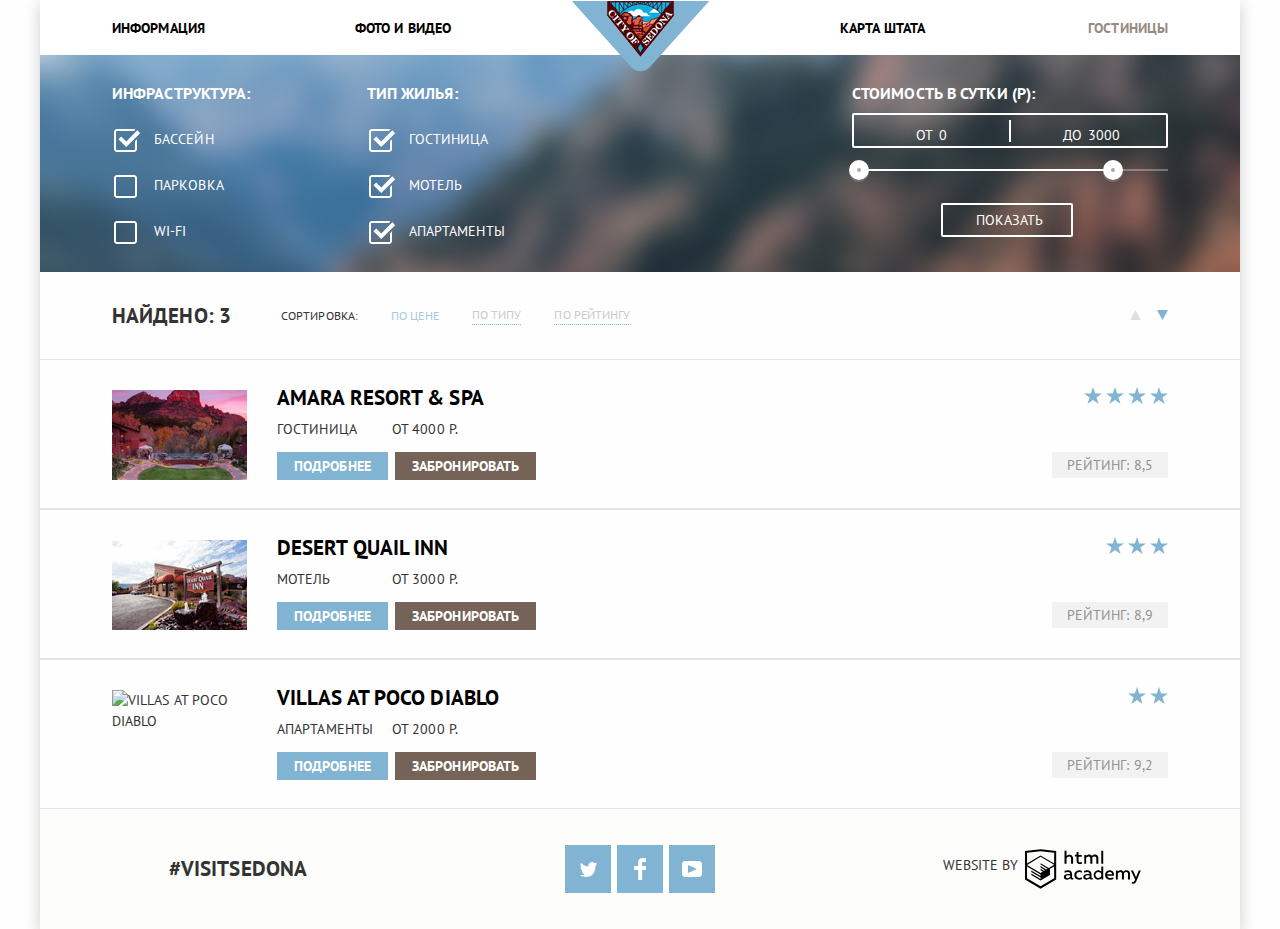
==== commit 3d165d2f: "Исправвление ошибок" ====
--- a/hostels.html
+++ b/hostels.html
@@ -103,7 +103,7 @@
 						</div>
 						<div class="button-container">
 							<a href="#" class="inner-button info-btn submit-btn">подробнее</a>
-							<a href="#" class="inner-button booking-btn find-hotels-btn">забронировать</a>
+							<a href="#" class="inner-button booking-btn">забронировать</a>
 						</div>
 					</div>
 					<div class="rating-container">
@@ -126,7 +126,7 @@
 						</div>
 						<div class="button-container">
 							<a href="#" class="inner-button info-btn submit-btn">подробнее</a>
-							<a href="#" class="inner-button booking-btn find-hotels-btn">забронировать</a>
+							<a href="#" class="inner-button booking-btn">забронировать</a>
 						</div>
 					</div>
 					<div class="rating-container">
@@ -148,7 +148,7 @@
 						</div>
 						<div class="button-container">
 							<a href="#" class="inner-button info-btn submit-btn">подробнее</a>
-							<a href="#" class="inner-button booking-btn find-hotels-btn">забронировать</a>
+							<a href="#" class="inner-button booking-btn">забронировать</a>
 						</div>
 					</div>
 					<div class="rating-container">
--- a/css/main.css
+++ b/css/main.css
@@ -10,6 +10,7 @@
     box-shadow: 0 5px 15px rgba(0,1,1,0.2);
     max-width: 1200px;   
     position: relative;
+    letter-spacing: 0.007em;
 }
 
 html {
@@ -107,8 +108,12 @@
 	margin-top: 49px;
 }
 .text-form {
+	text-align: center;
 	line-height: 24px;
-	margin-bottom: 45px;
+	margin-bottom: 47px;
+	margin-top: 23px;
+	width: 440px;
+
 }
 
 .button {
@@ -297,6 +302,10 @@
 	margin-right: 3px;
 }
 
+.booking-btn {
+	background-color: #766357;
+}
+
 
 .main-footer {
 	background-color: rgba(252,252,251,0.7);
@@ -391,7 +400,7 @@
 
 .logo-header {
 	position: absolute;
-	left: 44%;
+	left: 44.3%;
 	top: 1px;
 }
 
@@ -444,7 +453,7 @@
 	flex-basis: 33%;
 	padding-top: 135px;
 	padding-bottom: 70px;
-	padding-left: 4%;
+	padding-left: 4.2%;
 	padding-right: 4%;
 	position: relative;
 }
@@ -486,7 +495,7 @@
 
 .bridge {
 	flex-basis: 33%;
-	padding: 25px 3.8% 60px;
+	padding: 25px 3.7% 60px;
 }
 
 .bridge-container::before {
@@ -501,12 +510,23 @@
 
 .last-reasons {
 	display: flex;
-	justify-content: space-between;
+	justify-content: space-around;
 }
 /* изменить */
 .last-reasons div {
-	padding: 48px 3.8% 65px;
-	padding-right: 
+	flex-basis: 33%;
+}
+
+.last-reasons div:nth-of-type(1) {
+	padding: 48px 7.4% 60px;
+}
+
+.last-reasons div:nth-of-type(2) {
+	padding: 48px 5.4% 60px;
+}
+
+.last-reasons div:nth-of-type(3) {
+	padding: 48px 5.9% 60px;
 }
 
 .last-reasons h3 {
@@ -514,13 +534,13 @@
 	margin-bottom: 26px;
 }
 
-.last-reasons b {
-	margin-bottom: 26px;
-}
 
 .last-reasons p {
 	margin-bottom: 0;
-}
+	margin-top: 20px;
+}
+
+
 
 .text-field {
 	display: flex;
@@ -528,11 +548,6 @@
 	align-items: center;
 }
 
-.text-form {
-	margin-top: 25px;
-	width: 440px;
-
-}
 
 .hotel-form {
 	width: 568px;
@@ -978,7 +993,8 @@
 	width: 100%;
 	position: absolute;
 	background-color: #fff;
-	padding: 55px 56px;
+	padding: 56px 55px;
+	padding-top: ;
 }
 
 .find-hotels p {
@@ -994,17 +1010,24 @@
 	align-items: center;
 }
 
+.date-in label,
+.date-out label {
+	padding-left: 3px;
+}
+
 .find-hotels input {
 	padding-left: 13px;
-	padding-top: 6px;
-	padding-bottom: 8px;
+	/*padding-top: 13px;*/
+	text-transform: uppercase;
 	margin-right: 0;
 	width: 345px;
+	height: 38px;
 }
 
 .find-hotels label {
 	width: 113px;
 	cursor: pointer;
+	letter-spacing: 0.007em;
 }
 
 
@@ -1133,7 +1156,7 @@
 .calendar {
 	fill: #a9a9a9;
 	position: absolute;
-	right: 65px;
+	right: 64px;
 }
 
 
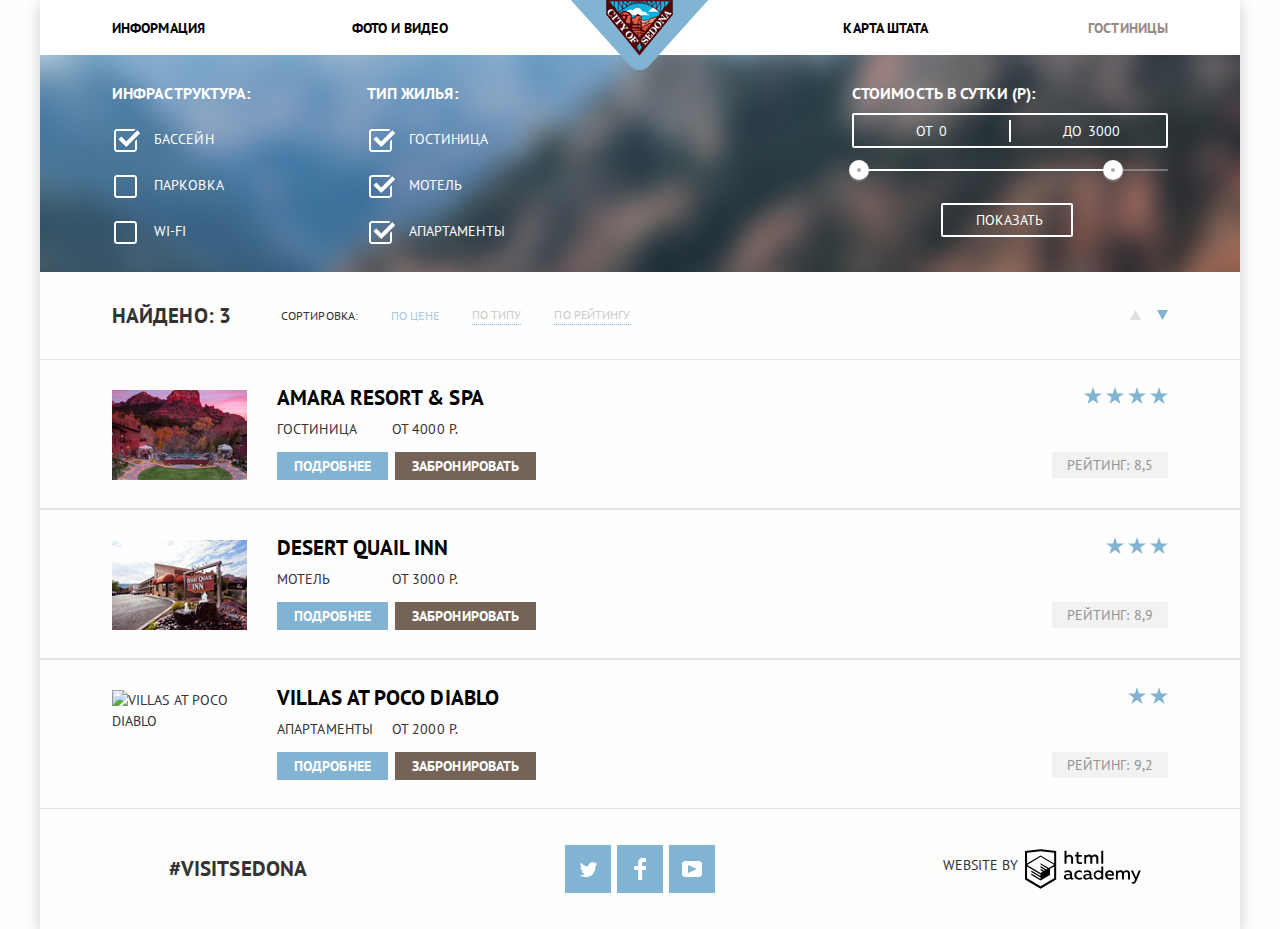
==== commit 960e5836: "1" ====
--- a/hostels.html
+++ b/hostels.html
@@ -12,17 +12,17 @@
 		<nav class="navigation">
 			<div class="navigation-wrapper">
 				<ul class="left">
-					<li><a href="#">ИНФОРМАЦИЯ</a></li>
-					<li><a href="#">ФОТО И ВИДЕО</a></li>
+					<li><a href="#">информация</a></li>
+					<li><a href="#">фото и видео</a></li>
 				</ul>
+				<a class="logo-header" href="index.html">
+						<img src="img/logo.png" alt="Логотип Седоны" width="138" height="70">
+				</a>
 				<ul class="right">
-					<li><a href="#">КАРТА ШТАТА</a></li>
-					<li><a class="current-page" href="#">ГОСТИНИЦЫ</a></li>
+					<li><a href="#">карта штата</a></li>
+					<li><a class="current-page" href="#">гостиницы</a></li>
 				</ul>
 			</div>
-			<a class="logo-header" href="#">
-				<img src="img/logo.png" alt="Логотип Седоны" width="138px" height="70px">
-			</a>	
 		</nav>
 	</header>
 	<main> 
@@ -176,7 +176,7 @@
 			</ul>
 		</div>
 		<div class="authors">
-			<b>website by</b><a class="htmlacademy-logo" href="#"><svg class="icon-html" width="116" height="40"><use xlink:href="#icon-logo-htmlacademy"></svg>
+			<b>website by</b><a class="htmlacademy-logo" href="https://htmlacademy.ru/intensive/htmlcss"><svg class="icon-html" width="116" height="40"><use xlink:href="#icon-logo-htmlacademy"></svg>
 		</a>
 		</div>
 	</footer>
--- a/css/main.css
+++ b/css/main.css
@@ -77,6 +77,8 @@
 
 .intro h1{
 	font-size: 21px;
+	margin-top: 59px;
+	margin-bottom: 28px;
 }
 
 .city,
@@ -370,6 +372,7 @@
 	align-items: center;
 	padding: 0 6%;
 	justify-content: space-between;
+	vertical-align: middle;
 }
 
 .left,
@@ -377,15 +380,29 @@
 	padding: 0;
 	margin: 0;
 	min-height: 56px;
+	height: 10px;
 	display: flex;
 	width: 46%;
 	align-items: center;
+	justify-content: center;
 	text-align: left;
+
 }
 /* ---- изменения -----*/
 .left li,
 .right li {
 	width: 50%;
+	display: inline-block;
+	vertical-align: middle;
+
+}
+
+.left li:last-child {
+	margin-left: 20px;
+}
+
+.right li:first-child {
+	margin-right: 20px;
 }
 
 .city-container p,
@@ -398,10 +415,17 @@
 	text-align: right;
 }
 
-.logo-header {
+/*.logo-header {
 	position: absolute;
 	left: 44.3%;
 	top: 1px;
+}*/
+
+.logo-header {
+	display: flex;
+	text-align: center;
+	margin-top: 15px;
+	z-index: 2;
 }
 
 .intro {
@@ -409,21 +433,19 @@
 	display: flex;
 	flex-direction: column;
 	align-items: center;
+	background-color: #fff;
+	position: relative;
 }
 
 .intro::before {
 	content: "";
 	width: 100%;
 	height: 510px;
-	background-image: url("../img/nice-text.png"), url("../img/shape-header.png"), url("../img/background.jpg");
+	background-image: url("../img/nice-text-main.png"), url("../img/shape-header.png"), url("../img/background.jpg");
 	background-repeat: no-repeat, no-repeat, no-repeat;
 	background-position:center center, bottom 0px center, top -80px center;
 }
 
-.intro h1 {
-	margin-top: 60px;
-	margin-bottom: 27px;
-}
 
 .city-container {
 	display: flex;
@@ -431,7 +453,7 @@
 }
 
 .city {
-	flex-basis: 33%;
+	flex-basis: 33.6%;
 	padding: 28px 55px 59px;
 }
 
@@ -475,8 +497,9 @@
 	position: absolute;
 	width: 76px;
 	height: 76px;
-	margin-left: -38px;
+	/*margin-left: -38px;*/
 	top: 60px;
+	left: 41%;
 	background-repeat: no-repeat;
 	background-position: center center;
 }
@@ -532,6 +555,8 @@
 .last-reasons h3 {
 	margin-top: 0;
 	margin-bottom: 26px;
+	letter-spacing: 0.01em;
+	text-align: center;
 }
 
 
@@ -760,6 +785,8 @@
  	line-height: 38px;
  	vertical-align: top;
 	cursor: pointer;
+	height: 30px;
+	margin-top: -3px;
 }
 
 .price-controls .min-price,
@@ -771,10 +798,9 @@
 .price-controls input {
  	width: 45px;
  	margin: 0;
-
+ 	height: 30px;
  	color: inherit;
 	font: inherit;
-
     background: none;
     border: none;
 }
@@ -1078,6 +1104,7 @@
 	width: 11px;
 	height: 3px;
 	position: absolute;
+	top: 18px;
 	left: 13px;
 	background-color: #a9a9a9;
 }
@@ -1088,6 +1115,7 @@
 	width: 11px;
 	height: 3px;
 	position: absolute;
+	top: 18px;
 	left: 13px;
 	background-color: #a9a9a9;
 
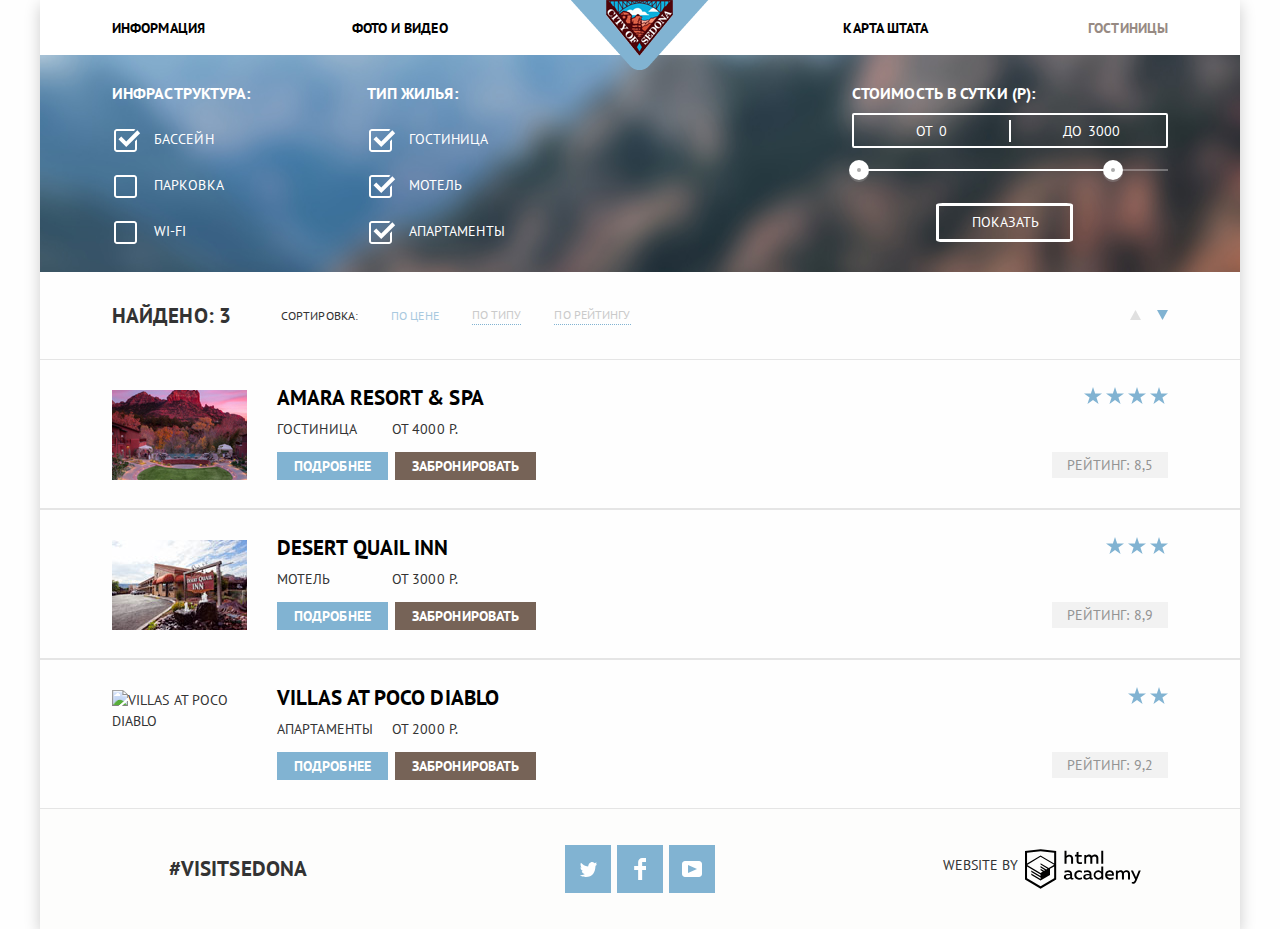
==== commit 752e1214: "исправление валидности" ====
--- a/hostels.html
+++ b/hostels.html
@@ -94,7 +94,7 @@
 			</div>
 			<ul class="hostels-list">
 				<li class="hostels-item">
-					<img src="img/hotel_1.jpg" alt="amara resort" width="135px" height="90px">
+					<img src="img/hotel_1.jpg" alt="amara resort" width="135" height="90">
 					<div class="item-container">
 						<h3><a class="hotel-name" href="#">amara resort & spa</a></h3>
 						<div class="hotel-type-container">
@@ -108,16 +108,16 @@
 					</div>
 					<div class="rating-container">
 						<p class="stars">
-							<img src="img/star.svg" alt="star" width="18px" height="17px">
-							<img src="img/star.svg" alt="star" width="18px" height="17px">
-							<img src="img/star.svg" alt="star" width="18px" height="17px">
-							<img src="img/star.svg" alt="star" width="18px" height="17px">
+							<img src="img/star.svg" alt="star" width="18" height="17">
+							<img src="img/star.svg" alt="star" width="18" height="17">
+							<img src="img/star.svg" alt="star" width="18" height="17">
+							<img src="img/star.svg" alt="star" width="18" height="17">
 						</p>
 						<span> Рейтинг: 8,5</span>
 					</div>
 				</li>
 				<li class="hostels-item">
-					<img src="img/hotel_2.jpg" alt="desert qualin" width="135px" height="90px">
+					<img src="img/hotel_2.jpg" alt="desert qualin" width="135" height="90">
 					<div class="item-container">
 						<h3><a class="hotel-name" href="#">desert quail inn</a></h3>
 						<div class="hotel-type-container">
@@ -131,15 +131,15 @@
 					</div>
 					<div class="rating-container">
 						<p class="stars">
-							<img src="img/star.svg" alt="star" width="18px" height="17px">
-							<img src="img/star.svg" alt="star" width="18px" height="17px">
-							<img src="img/star.svg" alt="star" width="18px" height="17px">
+							<img src="img/star.svg" alt="star" width="18" height="17">
+							<img src="img/star.svg" alt="star" width="18" height="17">
+							<img src="img/star.svg" alt="star" width="18" height="17">
 						</p>
 						<span> Рейтинг: 8,9</span>
 					</div>
 				</li>
 				<li class="hostels-item">
-					<img src="img/hotel_3.jpg" alt="villas at poco diablo" width="135px" height="90px">
+					<img src="img/hotel_3.jpg" alt="villas at poco diablo" width="135" height="90">
 					<div class="item-container">
 						<h3><a class="hotel-name" href="#">villas at poco diablo</a></h3>
 						<div class="hotel-type-container">
@@ -153,8 +153,8 @@
 					</div>
 					<div class="rating-container">
 						<p class="stars">
-							<img src="img/star.svg" alt="star" width="18px" height="17px">
-							<img src="img/star.svg" alt="star" width="18px" height="17px">
+							<img src="img/star.svg" alt="star" width="18" height="17">
+							<img src="img/star.svg" alt="star" width="18" height="17">
 						</p>
 						<span> Рейтинг: 9,2</span>
 					</div>
--- a/css/main.css
+++ b/css/main.css
@@ -1,3 +1,8 @@
+html,
+body {
+	min-width: 768px;
+}
+
 body {
 	margin: 0 auto ;
     padding: 0;
@@ -26,27 +31,69 @@
 .inner-page {
 	
 	background-color: #fefefe;
-	/* background-image: url("../img/hotel_background.jpg");
-	background-repeat: no-repeat;
-	background-position: top -240px center; */
-	/*background-size: cover;*/
-
  }
 
 a {
 	text-decoration: none;
 }
+
+.head {
+	min-height: 55px;
+}
+
 
 .navigation {
 	line-height: 26px;
 	font-weight: 700;
 	color: #000;
 	background-color: #ffffff;
+	height: 55px;
+	display: flex;
+	align-items: center;
+}
+
+
+.navigation-wrapper {
+	width: 100%;
+	display: flex;
+	align-items: center;
+	padding: 0 6%;
+	justify-content: space-between;
+	vertical-align: middle;
 }
 
 .left,
 .right {
 	list-style: none;
+	padding: 0;
+	margin: 0;
+	min-height: 56px;
+	height: 10px;
+	display: flex;
+	width: 46%;
+	align-items: center;
+	justify-content: center;
+	text-align: left;
+}
+
+.right {
+	text-align: right;
+}
+
+.left li,
+.right li {
+	width: 50%;
+	display: inline-block;
+	vertical-align: middle;
+
+}
+
+.left li:last-child {
+	margin-left: 20px;
+}
+
+.right li:first-child {
+	margin-right: 20px;
 }
 
 .left a,
@@ -66,19 +113,72 @@
 	color: #cacaca;
 }
 
+.logo-header {
+	display: flex;
+	text-align: center;
+	margin-top: 15px;
+	z-index: 2;
+}
+
 .main {
 	text-align: center;
 	background-color: #fff;
 }
 
+
+.main b {
+	font-weight: 400;
+}
+
 .intro {
 	line-height: 26px;
+	min-height: 725px;
+	display: flex;
+	flex-direction: column;
+	align-items: center;
+	background-color: #fff;
+	position: relative;
+}
+
+.intro::before {
+	content: "";
+	width: 100%;
+	height: 510px;
+	background-image: url("../img/nice-text-main.png"), url("../img/shape-header.png"), url("../img/background.jpg");
+	background-repeat: no-repeat, no-repeat, no-repeat;
+	background-position:center center, bottom 0px center, top -80px center;
 }
 
 .intro h1{
 	font-size: 21px;
 	margin-top: 59px;
 	margin-bottom: 28px;
+}
+
+.city-container {
+	display: flex;
+	width: 100%;
+}
+
+.city-container::after {
+	content: "";
+	width: 100%;
+	flex-basis: 67%;
+	background-image: url("../img/city1.jpg");
+	background-repeat: no-repeat;
+	background-position: center center;
+	background-size: cover;
+}
+
+.city-container p,
+.bridge-container p {
+	margin-top: 22px;
+	margin-bottom: 0;
+}
+
+.city {
+	flex-basis: 33.6%;
+	padding: 28px 55px 59px;
 }
 
 .city,
@@ -95,12 +195,109 @@
 	line-height: 21px;
 	font-weight: 700;
 }
-.main b {
-	font-weight: 400;
+
+.advantages {
+	display: flex;
+	justify-content: space-between;
+}
+
+.advantages div {
+	flex-basis: 33%;
+	padding-top: 135px;
+	padding-bottom: 70px;
+	padding-left: 4.2%;
+	padding-right: 4%;
+	position: relative;
+}
+
+.advantages div:nth-of-type(1)::before {
+	background-image: url("../img/icon-1.svg");
+}
+
+.advantages div:nth-of-type(2)::before {
+	background-image: url("../img/icon-3.svg");
+}
+
+.advantages div:nth-of-type(3)::before {
+	background-image: url("../img/icon-2.svg");
+}
+
+.advantages div::before {
+	content: '';
+	position: absolute;
+	width: 76px;
+	height: 76px;
+	top: 60px;
+	left: 41%;
+	background-repeat: no-repeat;
+	background-position: center center;
+}
+
+.advantages h3 {
+	margin-top: 25px;
+}
+
+.advantages p {
+	margin-top: 25px; 
+}
+
+.bridge-container {
+	display: flex;
+}
+
+.bridge-container::before {
+	content: "";
+	width: 100%;
+	flex-basis: 67%;
+	background-image: url("../img/bridge1.jpg");
+	background-repeat: no-repeat;
+	background-position: center center;
+	background-size: cover;
+}
+
+.bridge {
+	flex-basis: 33%;
+	padding: 25px 3.7% 60px;
 }
 
 .last-reasons {
 	background-color: #eeeeee; 
+	display: flex;
+	justify-content: space-around;
+}
+
+.last-reasons div {
+	flex-basis: 33.3%;
+}
+
+.last-reasons div:nth-of-type(1) {
+	padding: 48px 7.4% 60px;
+}
+
+.last-reasons div:nth-of-type(2) {
+	padding: 48px 5.4% 60px;
+}
+
+.last-reasons div:nth-of-type(3) {
+	padding: 48px 5.9% 60px;
+}
+
+.last-reasons h3 {
+	margin-top: 0;
+	margin-bottom: 26px;
+	letter-spacing: 0.01em;
+	text-align: center;
+}
+
+.last-reasons p {
+	margin-bottom: 0;
+	margin-top: 20px;
+}
+
+.text-field {
+	display: flex;
+	flex-direction: column;
+	align-items: center;
 }
 
 .text-field .question  {
@@ -116,6 +313,11 @@
 	margin-top: 23px;
 	width: 440px;
 
+}
+
+.hotel-form {
+	width: 568px;
+	position: relative;
 }
 
 .button {
@@ -129,12 +331,6 @@
 
 }
 
-.find-hotels label{
-	color: #000;
-	font-weight: 700;
-	line-height: 26px;
-}
-
 .find-hotels-btn {
 	font-size: 21px;
 	background-color: #766357;
@@ -152,17 +348,30 @@
 	background-color: #503e33;
 }
 
-.submit-btn {
-	background-color: #81b3d2;
-}
-
-.submit-btn:hover {
-	background-color: #669ec0;
-}
-
-.submit-btn:active {
-	color: #68a0c3;
-	background-color: #5496bd;
+.find-hotels {
+	width: 100%;
+	position: absolute;
+	background-color: #fff;
+	padding: 56px 55px;
+	padding-top: ;
+}
+
+.form-hidden {
+	display: none;
+}
+
+.find-hotels label{
+	color: #000;
+	font-weight: 700;
+	line-height: 26px;
+	width: 113px;
+	cursor: pointer;
+	letter-spacing: 0.007em;
+}
+
+.find-hotels p {
+	margin: 0;
+	margin-bottom: 29px; 
 }
 
 .find-hotels input {
@@ -171,6 +380,11 @@
 	background-color: #f2f2f2;
 	line-height: 26px;
 	font-weight: 700;
+	padding-left: 13px;
+	text-transform: uppercase;
+	margin-right: 0;
+	width: 345px;
+	height: 38px;
 }
 
 .find-hotels input:hover {
@@ -180,9 +394,160 @@
 .find-hotels input:focus {
 	background-color: #ffffff;
 	border: solid 3px #eee;
-}
-
-
+	outline: none;
+}
+
+.date-in,
+.date-out {
+	display: flex;
+	justify-content: center;
+	text-align: left;
+	align-items: center;
+	position: relative;
+}
+
+.date-in label,
+.date-out label {
+	padding-left: 3px;
+}
+
+.calendar {
+	fill: #a9a9a9;
+	position: absolute;
+	right: 8px;
+	top: 8px;
+}
+
+input[class="input-date-in"]:hover + .calendar,
+input[class="input-date-in"]:focus + .calendar,
+input[class="input-date-out"]:hover + .calendar,
+input[class="input-date-out"]:focus + .calendar {
+	fill: #000;
+}
+
+input[class="input-date-in"]:active + .calendar,
+input[class="input-date-out"]:active + .calendar {
+	fill: #86b6d4;
+}
+
+.find-hotels .count,
+.find-hotels .find {
+	margin: 0;
+}
+
+.count {
+	display: flex;
+	width: 100%;
+}
+
+.count-child,
+.count-adults {
+	width: 50%;
+	display: flex;
+	justify-content: space-between;
+	align-items: center;
+	text-align: left;
+}
+
+.count-child {
+	text-align: center;
+}
+
+.count-wrapper {
+	display: flex;
+}
+
+.count-child label {
+	padding-left: 30px;
+}
+
+.count-adults .count-wrapper {
+	padding-right: 2px;
+}
+
+.count-wrapper button {
+	position: relative;
+	width: 38px;
+	height: 38px;
+	background-color: #f2f2f2;
+}
+
+.count-wrapper .less-btn::before {
+	content: "";
+	width: 11px;
+	height: 3px;
+	position: absolute;
+	top: 18px;
+	left: 13px;
+	background-color: #a9a9a9;
+}
+
+.count-wrapper .more-btn::before,
+.count-wrapper .more-btn::after {
+	content: "";
+	width: 11px;
+	height: 3px;
+	position: absolute;
+	top: 18px;
+	left: 13px;
+	background-color: #a9a9a9;
+}
+
+.count-wrapper .more-btn::before {
+	transform: rotate(90deg);
+}
+
+.count-wrapper .less-btn:hover::before,
+.count-wrapper .less-btn:focus::before,
+.count-wrapper .more-btn:hover::before,
+.count-wrapper .more-btn:hover::after,
+.count-wrapper .more-btn:focus::before,
+.count-wrapper .more-btn:focus::after {
+	background-color: #000;
+}
+
+.count-wrapper .less-btn:active::before,
+.count-wrapper .more-btn:active::before,
+.count-wrapper .more-btn:active::after {
+	background-color: #81b3d2;
+}
+
+.count-wrapper input {
+	width: 38px;
+	height: 38px;
+	padding-left: 15px;
+}
+
+.find-btn {
+	font-size: 21px;
+	width: 460px;
+	padding-top: 16px;
+	padding-bottom: 16px;
+	background-color: #81b3d2;
+	margin-top: 55px;
+}
+
+.find-btn:hover,
+.find-btn:focus {
+	background-color: #669ec0;
+}
+
+.find-btn:active {
+	background-color: #5496bd;
+	color: #85b0cd;
+}
+
+.map {
+	height: 595px;
+	background-color: red;
+	background: url("../img/map.jpg") no-repeat;
+	background-position: top -150px center;
+}
+
+.map iframe {
+	width: 100%;
+	frameborder: 0;
+}
 
 /* ----- Hotels -----*/
 
@@ -192,488 +557,6 @@
 
 .filter {
 	color:#fff;
-}
-
-.filter legend {
-	font-size: 16px;
-	font-weight: 700;
-}
-
-.filter fieldset {
-	border: none;
-}
-
-.filter ul {
-	list-style: none;
-}
-
-.filter input:disabled + label {
-	color: #6a6a6a;
-}
-
-.hostels {
-	background: #fefefe
-}
-
-.filter-price {
-	font-size: 16px;
-	font-weight: 700;
-}
-
-.count-find {
-	font-weight: 700;
-	font-size: 21px;
-	line-height: 26px;
-}
-
-.btn-transparent {
-	font-size: 14px;
-	line-height: 21px;
-	font-weight: 400;
-	border: 3px solid #fff;
-	border-radius: 5%;
-	background-color: transparent;
-	width: 132px;
-	min-height: 32px;
-}
-
-.btn-transparent:hover {
-	background-color: #fff;
-	color: #000;
-}
-
-.hostels-sort,
-.hostels-by-price,
-.hostels-by-type,
-.hostels-by-rating,
-.sort-ascending,
-.sort-by-decreasing {
-	font-size: 12px;
-	line-height: 18px;
-}
- 
-.hostels-by-price,
-.hostels-by-type,
-.hostels-by-rating {
-	color: #cacaca;
-	border-bottom: dotted 1px #81b3d2;
-}
-
-.hostels-by-price:hover,
-.hostels-by-type:hover,
-.hostels-by-rating:hover {
-	color: #a8c9df;
-	border-bottom: dotted 1px #81b3d2;
-}
-
-.hostels-by-price:active,
-.hostels-by-type:active,
-.hostels-by-rating:active {
-	border: none;
-	color: #000;
-}
-
-.filter-active {
-	color: #a8c9df;
-	border: none;
-}
-
-.hostels ul {
-	list-style: none;
-}
-
-.hotel-name {
-	font-weight: 700;
-	font-size: 21px;
-	line-height: 26px;
-	color: #000;
-}
-
-.hotel-name:hover {
-	color: #81b3d2;
-}
-
-.hotel-name:active {
-	color: #cacaca;
-}
-
-.inner-button {
-	font-weight: 700;
-	color: #fff;
-	padding: 5px 17px;
-	margin-right: 3px;
-}
-
-.booking-btn {
-	background-color: #766357;
-}
-
-
-.main-footer {
-	background-color: rgba(252,252,251,0.7);
-}
-
-.main-footer p {
-	font-weight: 700;
-	font-size: 21px;
-	line-height: 26px;
-}
-
-.main-footer b {
-	font-weight: 400;
-	line-height: 26px;
-}
-
-.main-footer a:hover {
-	color: #cacaca;
-}
-
-.social ul{
-	list-style: none;
-}
-
-
-.social a:hover {
-	background-color: #669ec0;
-}
-
-.social a:active {
-	background-color: #5496bd;
-}
-
-
-
-.visualy-hidden {
-	display: none;
-}
-
-/* ----- Стили сеток ----- */
-
-html,
-body {
-	min-width: 768px;
-}
-
-
-
-.head {
-	min-height: 55px;
-}
-
-.navigation {
-	height: 55px;
-	display: flex;
-	align-items: center;
-}
-
-.navigation-wrapper {
-	width: 100%;
-	display: flex;
-	align-items: center;
-	padding: 0 6%;
-	justify-content: space-between;
-	vertical-align: middle;
-}
-
-.left,
-.right {
-	padding: 0;
-	margin: 0;
-	min-height: 56px;
-	height: 10px;
-	display: flex;
-	width: 46%;
-	align-items: center;
-	justify-content: center;
-	text-align: left;
-
-}
-/* ---- изменения -----*/
-.left li,
-.right li {
-	width: 50%;
-	display: inline-block;
-	vertical-align: middle;
-
-}
-
-.left li:last-child {
-	margin-left: 20px;
-}
-
-.right li:first-child {
-	margin-right: 20px;
-}
-
-.city-container p,
-.bridge-container p {
-	margin-top: 22px;
-	margin-bottom: 0;
-}
-/*----- конец -----*/
-.right {
-	text-align: right;
-}
-
-/*.logo-header {
-	position: absolute;
-	left: 44.3%;
-	top: 1px;
-}*/
-
-.logo-header {
-	display: flex;
-	text-align: center;
-	margin-top: 15px;
-	z-index: 2;
-}
-
-.intro {
-	min-height: 725px;
-	display: flex;
-	flex-direction: column;
-	align-items: center;
-	background-color: #fff;
-	position: relative;
-}
-
-.intro::before {
-	content: "";
-	width: 100%;
-	height: 510px;
-	background-image: url("../img/nice-text-main.png"), url("../img/shape-header.png"), url("../img/background.jpg");
-	background-repeat: no-repeat, no-repeat, no-repeat;
-	background-position:center center, bottom 0px center, top -80px center;
-}
-
-
-.city-container {
-	display: flex;
-	width: 100%;
-}
-
-.city {
-	flex-basis: 33.6%;
-	padding: 28px 55px 59px;
-}
-
-.city-container::after {
-	content: "";
-	width: 100%;
-	flex-basis: 67%;
-	background-image: url("../img/city1.jpg");
-	background-repeat: no-repeat;
-	background-position: center center;
-	background-size: cover;
-}
-
-.advantages {
-	display: flex;
-	justify-content: space-between;
-}
-.advantages div {
-	flex-basis: 33%;
-	padding-top: 135px;
-	padding-bottom: 70px;
-	padding-left: 4.2%;
-	padding-right: 4%;
-	position: relative;
-}
-
-.advantages div:nth-of-type(1)::before {
-	background-image: url("../img/icon-1.svg");
-}
-
-.advantages div:nth-of-type(2)::before {
-	background-image: url("../img/icon-3.svg");
-}
-
-.advantages div:nth-of-type(3)::before {
-	background-image: url("../img/icon-2.svg");
-}
-
-.advantages div::before {
-	content: '';
-	position: absolute;
-	width: 76px;
-	height: 76px;
-	/*margin-left: -38px;*/
-	top: 60px;
-	left: 41%;
-	background-repeat: no-repeat;
-	background-position: center center;
-}
-
-.advantages h3 {
-	margin-top: 25px;
-}
-
-.advantages p {
-	margin-top: 25px; 
-}
-
-.bridge-container {
-	display: flex;
-}
-
-.bridge {
-	flex-basis: 33%;
-	padding: 25px 3.7% 60px;
-}
-
-.bridge-container::before {
-	content: "";
-	width: 100%;
-	flex-basis: 67%;
-	background-image: url("../img/bridge1.jpg");
-	background-repeat: no-repeat;
-	background-position: center center;
-	background-size: cover;
-}
-
-.last-reasons {
-	display: flex;
-	justify-content: space-around;
-}
-/* изменить */
-.last-reasons div {
-	flex-basis: 33%;
-}
-
-.last-reasons div:nth-of-type(1) {
-	padding: 48px 7.4% 60px;
-}
-
-.last-reasons div:nth-of-type(2) {
-	padding: 48px 5.4% 60px;
-}
-
-.last-reasons div:nth-of-type(3) {
-	padding: 48px 5.9% 60px;
-}
-
-.last-reasons h3 {
-	margin-top: 0;
-	margin-bottom: 26px;
-	letter-spacing: 0.01em;
-	text-align: center;
-}
-
-
-.last-reasons p {
-	margin-bottom: 0;
-	margin-top: 20px;
-}
-
-
-
-.text-field {
-	display: flex;
-	flex-direction: column;
-	align-items: center;
-}
-
-
-.hotel-form {
-	width: 568px;
-}
-
-.visually-hidden:not(:focus):not(:active),
-input[type="checkbox"].visually-hidden,
-input[type="radio"].visually-hidden {
-  position: absolute;
-
-  width: 1px;
-  height: 1px;
-  margin: -1px;
-  border: 0;
-  padding: 0;
-
-  white-space: nowrap;
-
-  clip-path: inset(100%);
-  clip: rect(0 0 0 0);
-  overflow: hidden;
-}
-
-
-.main-footer {
-	display: flex;
-	align-items: center;
-	min-height: 120px;
-	justify-content: space-between;
-}
-
-
-.main-footer div {
-	flex-basis: 33%;
-	text-align: center;
-	vertical-align: middle;
-	justify-content: center;
-}
-
-.social ul {
-	display: flex;
-	justify-content: center;
-	width: 150px;
-	margin: 0 auto;
-	padding-left: 0;
-	flex-wrap: wrap;
-  	justify-content: space-between;
-}
-
-.social-btn {
-	display: flex;
-	align-items: center;
-	justify-content: center;
-	width: 46px;
-	height: 48px;
-	background-color: #81b3d2;
-}
-
-
-.authors {
-	height: 120px;
-	vertical-align: middle;
-	padding-top: 40px;
-	text-align: center;
-}
-
-.authors  b{
-	display: inline-block;
-	height: 40px;
-	vertical-align: top ;
-	margin-right: 7px;
-	padding-top: 3px
-}
-
-
-.social-icons {
-	fill: #fff;
-}
-
-.social-btn:active .social-icons {
-	fill: #88b6d1;
-}
-
-.htmlacademy-logo {
-	display: inline-block;
-	height: 40px;
-}
-
-.htmlacademy-logo:hover .icon-html,
-.htmlacademy-logo:focus .icon-html {
-	fill: #81b3d2;
-}
-
-.htmlacademy-logo:active .icon-html {
-	fill: #bdbbbc;
-}
-
-
-/* ----- Сетка отелей ----- */
-
-.filter {
 	padding: 0 6%;
 	display: flex;
 	width: 100%;
@@ -681,8 +564,7 @@
 	background-repeat: no-repeat;
 	background-position: center center;
 	background-size: cover;
-
-} 
+}
 
 .filter-form {
 	display: flex;
@@ -694,13 +576,19 @@
 	margin: 0;
 	padding: 0;
 	margin-right: 11%;
-}
-
+	border: none;
+}
 
 .filter-form ul {
 	margin: 0;
 	padding: 0;
 	margin-bottom: 30px;
+	list-style: none;
+}
+
+.filter legend {
+	font-size: 16px;
+	font-weight: 700;
 }
 
 .filter-option {
@@ -710,9 +598,7 @@
 
 .filter-option label {
     position: relative;
-
     display: block;
-
     cursor: pointer;
     user-select: none;
 }
@@ -738,6 +624,9 @@
     top: 0;
 }
 
+.filter input:disabled + label {
+	color: #6a6a6a;
+}
 
 .filter-range {
  	width: 316px;
@@ -849,42 +738,29 @@
   	display: block;
   	margin: 0 auto;
   	margin-right: 30%;
-  	padding: 5px 33px; 
+  	padding: 6px 33px;
+  	padding-right: 38px; 
   	font-size: 14px;
-  	line-height: 20px;
+  	line-height: 21px;
   	color: #ffffff;
   	text-transform: uppercase;
-
   	background: transparent;
-  	border: 2px solid #ffffff;
+  	border: 3px solid #fff;
   	border-radius: 2px;
   	cursor: pointer;
+	font-weight: 400;
+	border-radius: 5%;
+	width: 137px;
+	min-height: 32px;
 }
 
 .btn-transparent:hover {
-  	color: #000000;
-
-  	background: #ffffff;
-}
-
-
-
-
-
-
-
-
-
-
-
-
-
-
-
-
-
+  	color: #000;
+  	background: #fff;
+}
 
 .hostels {
+	background: #fefefe;
 	display: flex;
 	flex-direction: column;
 }
@@ -900,12 +776,46 @@
 	margin-left: 33px;
 }
 
+.count-find {
+	font-weight: 700;
+	font-size: 21px;
+	line-height: 26px;
+	margin-right: 50px;
+}
+
+.hostels-sort,
+.hostels-by-price,
+.hostels-by-type,
+.hostels-by-rating,
+.sort-ascending,
+.sort-by-decreasing {
+	font-size: 12px;
+	line-height: 18px;
+}
+ 
+.hostels-by-price,
+.hostels-by-type,
+.hostels-by-rating {
+	color: #cacaca;
+	border-bottom: dotted 1px #81b3d2;
+}
+
+.hostels-by-price:hover,
+.hostels-by-type:hover,
+.hostels-by-rating:hover {
+	color: #a8c9df;
+	border-bottom: dotted 1px #81b3d2;
+}
+
+.hostels-by-price:active,
+.hostels-by-type:active,
+.hostels-by-rating:active {
+	border: none;
+	color: #000;
+}
+
 .hostels-by-price {
 	margin-left: 44px;
-}
-
-.count-find {
-	margin-right: 50px;
 }
 
 .sort-icons {
@@ -928,6 +838,16 @@
 .sort-by-decreasing:active path,
 .sort-ascending:active path {
 	fill: #81b3d2;
+}
+
+
+.filter-active {
+	color: #a8c9df;
+	border: none;
+}
+
+.hostels ul {
+	list-style: none;
 }
 
 .hostels-list {
@@ -964,6 +884,21 @@
 	margin-top: -5px;
 }
 
+.hotel-name {
+	font-weight: 700;
+	font-size: 21px;
+	line-height: 26px;
+	color: #000;
+}
+
+.hotel-name:hover {
+	color: #81b3d2;
+}
+
+.hotel-name:active {
+	color: #cacaca;
+}
+
 .hotel-type-container {
 	display: flex;
 	margin-bottom: 16px;
@@ -996,177 +931,135 @@
 	background-color: #f2f2f2;
 }
 
-
-
-
-
-
-
-/* ----- Форма ----- */
-
-.map {
-	height: 595px;
-	background-color: red;
-	background: url("../img/map.jpg") no-repeat;
-	background-position: top -150px center;
-}
-
-.hotel-form {
-	position: relative;
-}
-
-.find-hotels {
-	width: 100%;
-	position: absolute;
-	background-color: #fff;
-	padding: 56px 55px;
-	padding-top: ;
-}
-
-.find-hotels p {
-	margin: 0;
-	margin-bottom: 29px; 
-}
-
-.date-in,
-.date-out {
-	display: flex;
+.inner-button {
+	font-weight: 700;
+	color: #fff;
+	padding: 5px 17px;
+	margin-right: 3px;
+}
+
+.info-btn {
+	background-color: #81b3d2;
+}
+
+.info-btn:hover {
+	background-color: #669ec0;
+}
+
+.info-btn:active {
+	color: #68a0c3;
+	background-color: #5496bd;
+}
+
+.booking-btn {
+	background-color: #766357;
+}
+
+.booking-btn:hover {
+	background-color: #604e43;
+}
+
+.booking-btn:active {
+	color: #827872;
+	background-color: #503e33;
+}
+
+
+/*  ----- Подвал  ----- */
+.main-footer {
+	display: flex;
+	align-items: center;
+	min-height: 120px;
+	justify-content: space-between;
+	background-color: rgba(252,252,251,0.7);
+}
+
+
+.main-footer div {
+	flex-basis: 33%;
+	text-align: center;
+	vertical-align: middle;
 	justify-content: center;
-	text-align: left;
+}
+
+.main-footer p {
+	font-weight: 700;
+	font-size: 21px;
+	line-height: 26px;
+}
+
+.main-footer a:hover {
+	color: #cacaca;
+}
+
+.social ul {
+	list-style: none;
+	display: flex;
+	justify-content: center;
+	width: 150px;
+	margin: 0 auto;
+	padding-left: 0;
+	flex-wrap: wrap;
+  	justify-content: space-between;
+}
+
+.social-btn {
+	display: flex;
 	align-items: center;
-}
-
-.date-in label,
-.date-out label {
-	padding-left: 3px;
-}
-
-.find-hotels input {
-	padding-left: 13px;
-	/*padding-top: 13px;*/
-	text-transform: uppercase;
-	margin-right: 0;
-	width: 345px;
-	height: 38px;
-}
-
-.find-hotels label {
-	width: 113px;
-	cursor: pointer;
-	letter-spacing: 0.007em;
-}
-
-
-.find-hotels .count,
-.find-hotels .find {
-	margin: 0;
-}
-
-.count {
-	display: flex;
-	width: 100%;
-}
-
-.count-child,
-.count-adults {
-	width: 50%;
-	display: flex;
-	justify-content: space-between;
-	align-items: center;
-	text-align: left;
-}
-
-.count-child {
+	justify-content: center;
+	width: 46px;
+	height: 48px;
+	background-color: #81b3d2;
+}
+
+.social a:hover {
+	background-color: #669ec0;
+}
+
+.social a:active {
+	background-color: #5496bd;
+}
+
+.social-icons {
+	fill: #fff;
+}
+
+.social-btn:active .social-icons {
+	fill: #88b6d1;
+}
+
+.main-footer b {
+	font-weight: 400;
+	line-height: 26px;
+}
+
+.authors {
+	height: 120px;
+	vertical-align: middle;
+	padding-top: 40px;
 	text-align: center;
 }
 
-.count-wrapper {
-	display: flex;
-}
-
-.count-child label {
-	padding-left: 30px;
-}
-
-.count-adults .count-wrapper {
-	padding-right: 2px;
-}
-
-.count-wrapper button {
-	position: relative;
-	width: 38px;
-	height: 38px;
-	background-color: #f2f2f2;
-}
-
-.count-wrapper .less-btn::before {
-	content: "";
-	width: 11px;
-	height: 3px;
-	position: absolute;
-	top: 18px;
-	left: 13px;
-	background-color: #a9a9a9;
-}
-
-.count-wrapper .more-btn::before,
-.count-wrapper .more-btn::after {
-	content: "";
-	width: 11px;
-	height: 3px;
-	position: absolute;
-	top: 18px;
-	left: 13px;
-	background-color: #a9a9a9;
-
-}
-
-.count-wrapper .more-btn::before {
-	transform: rotate(90deg);
-}
-
-
-.count-wrapper .less-btn:hover::before,
-.count-wrapper .less-btn:focus::before,
-.count-wrapper .more-btn:hover::before,
-.count-wrapper .more-btn:hover::after,
-.count-wrapper .more-btn:focus::before,
-.count-wrapper .more-btn:focus::after {
-	background-color: #000;
-}
-
-.count-wrapper .less-btn:active::before,
-.count-wrapper .more-btn:active::before,
-.count-wrapper .more-btn:active::after {
-	background-color: #81b3d2;
-}
-
-
-
-.count-wrapper input {
-	width: 38px;
-	height: 38px;
-	padding-left: 15px;
-}
-
-
-.find-btn {
-	font-size: 21px;
-	width: 460px;
-	padding-top: 16px;
-	padding-bottom: 16px;
-	background-color: #81b3d2;
-	margin-top: 55px;
-}
-
-.find-btn:hover,
-.find-btn:focus {
-	background-color: #669ec0;
-}
-
-.find-btn:active {
-	background-color: #5496bd;
-	color: #85b0cd;
+.authors  b{
+	display: inline-block;
+	height: 40px;
+	vertical-align: top ;
+	margin-right: 7px;
+	padding-top: 3px
+}
+
+.htmlacademy-logo {
+	display: inline-block;
+	height: 40px;
+}
+
+.htmlacademy-logo:hover .icon-html,
+.htmlacademy-logo:focus .icon-html {
+	fill: #81b3d2;
+}
+
+.htmlacademy-logo:active .icon-html {
+	fill: #bdbbbc;
 }
 
 .main-page-footer {
@@ -1176,26 +1069,20 @@
 
 }
 
-
-/* ----- Тест календариков ----- */
-
-
-
-.calendar {
-	fill: #a9a9a9;
-	position: absolute;
-	right: 64px;
-}
-
-
-input[class="input-date-in"]:hover + .calendar,
-input[class="input-date-in"]:focus + .calendar,
-input[class="input-date-out"]:hover + .calendar,
-input[class="input-date-out"]:focus + .calendar {
-	fill: #000;
-}
-
-input[class="input-date-in"]:active + .calendar,
-input[class="input-date-out"]:active + .calendar {
-	fill: #86b6d4;
-}
+.visually-hidden:not(:focus):not(:active),
+input[type="checkbox"].visually-hidden,
+input[type="radio"].visually-hidden {
+  position: absolute;
+
+  width: 1px;
+  height: 1px;
+  margin: -1px;
+  border: 0;
+  padding: 0;
+
+  white-space: nowrap;
+
+  clip-path: inset(100%);
+  clip: rect(0 0 0 0);
+  overflow: hidden;
+}